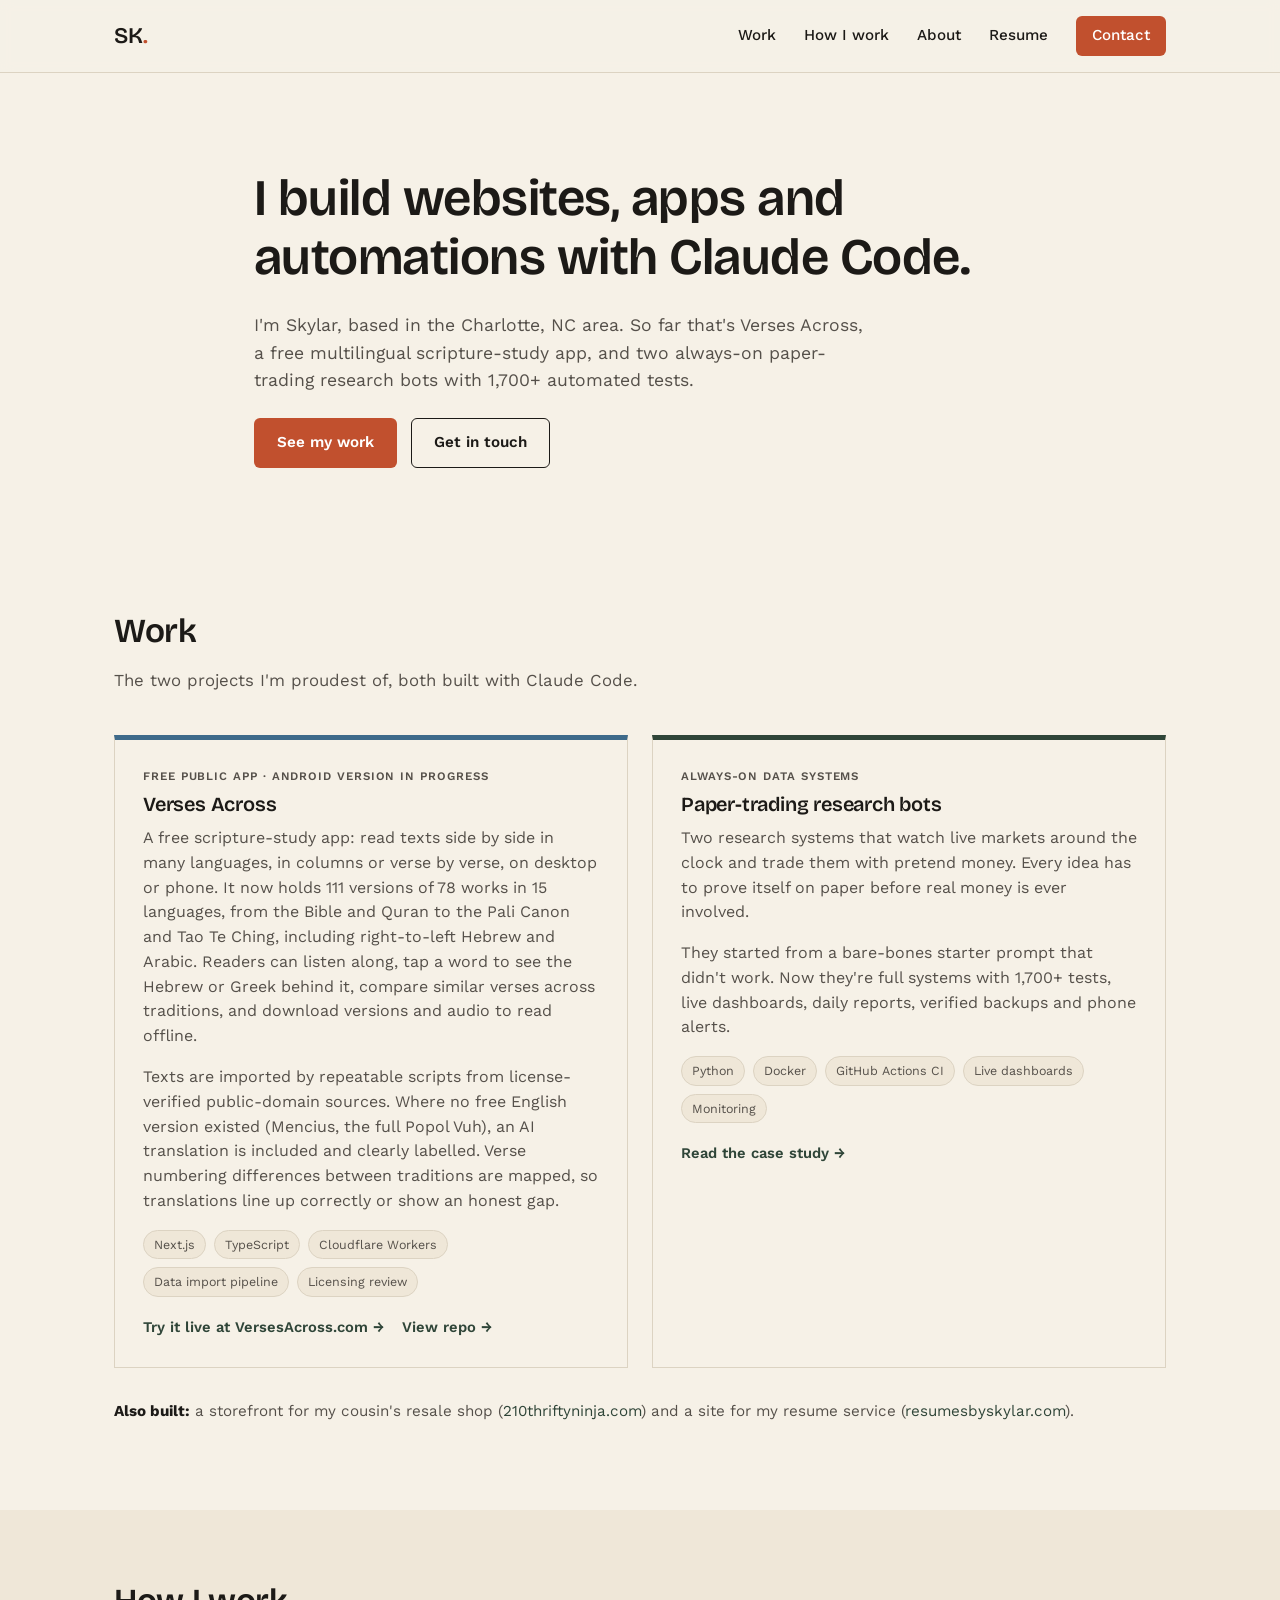
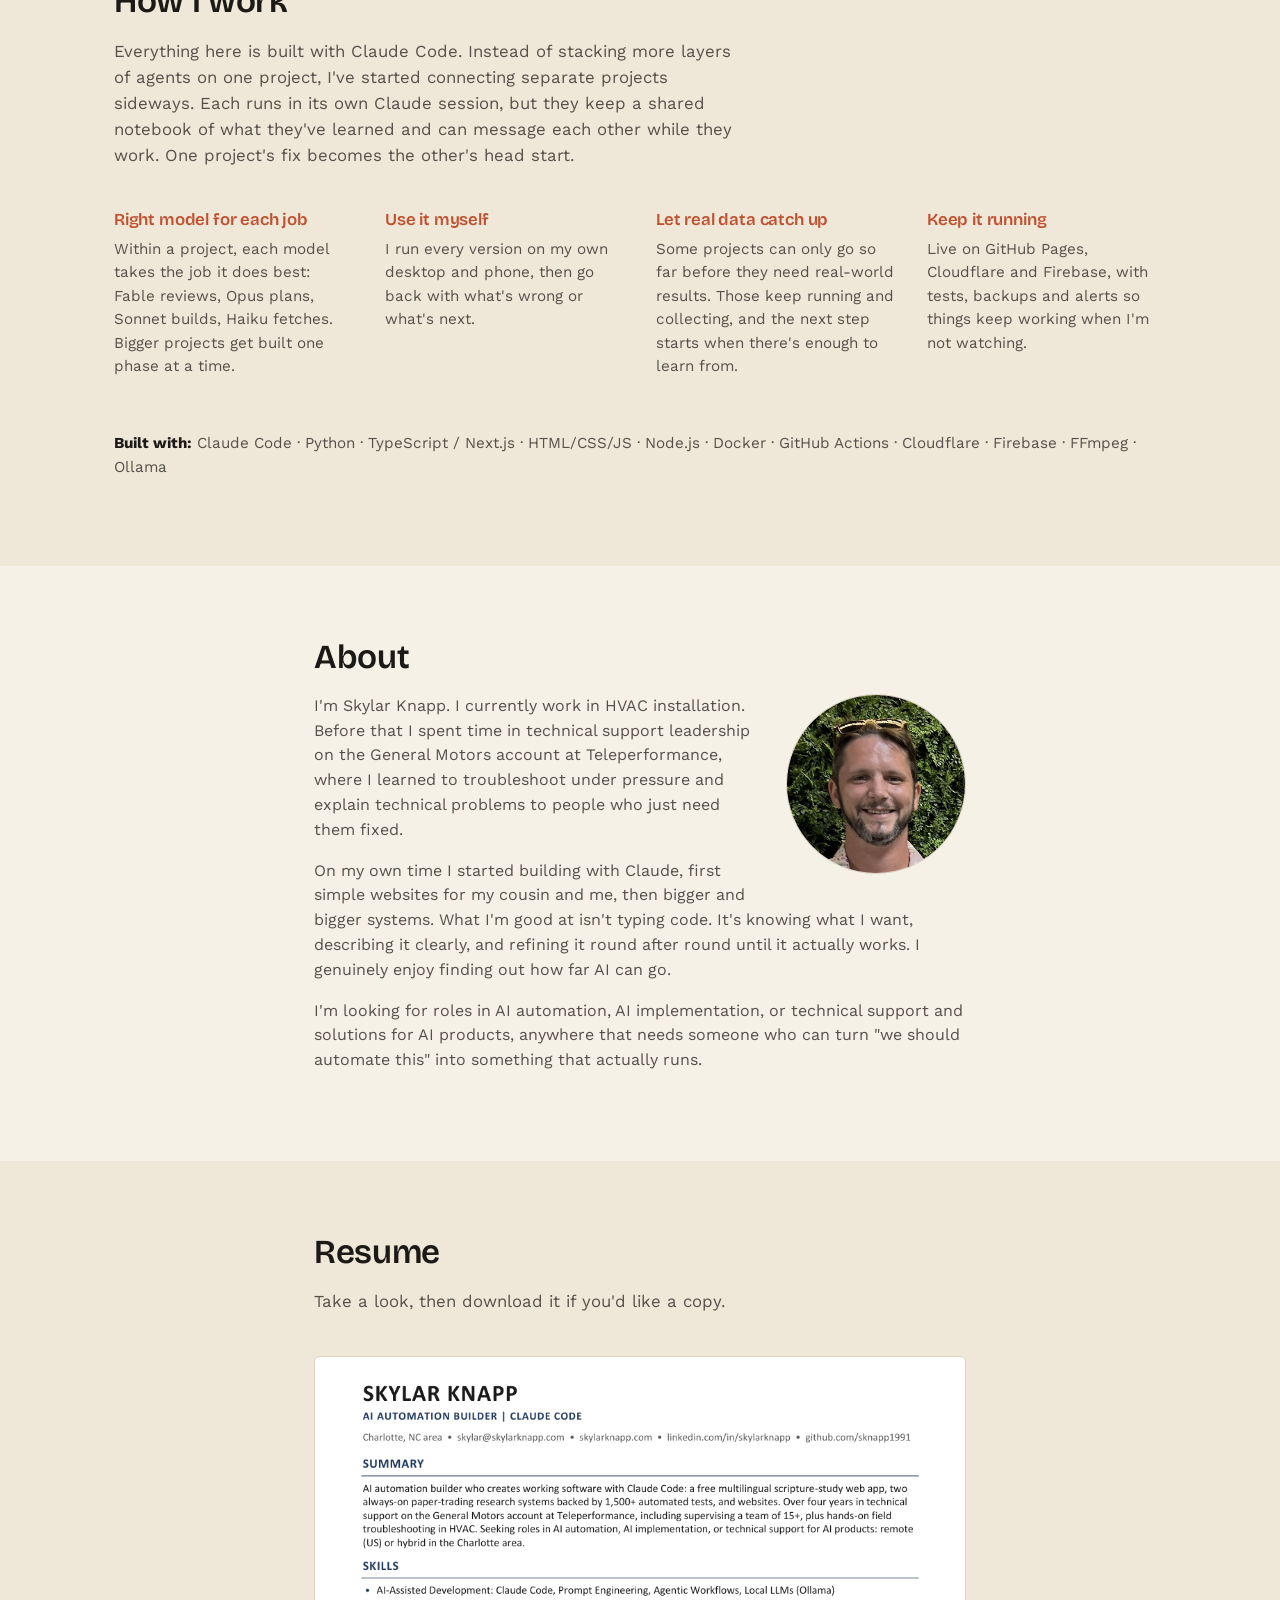
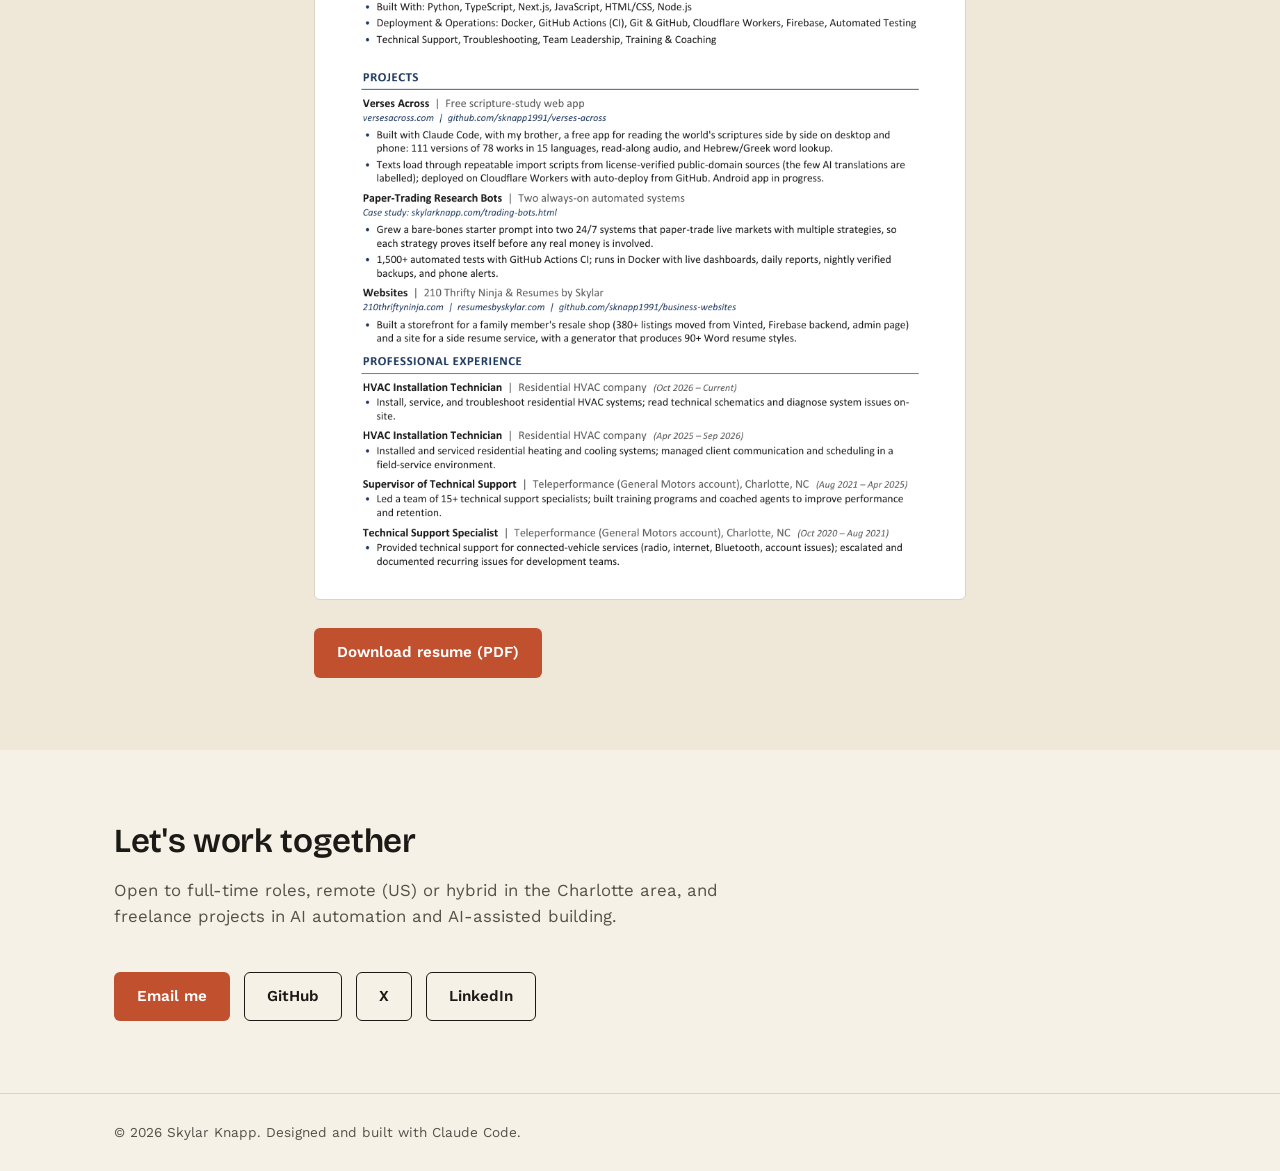
==== index.html @ 91dbc3bc "Verses Across features (offline, cross-references), 1,700+ tests, refreshed resume Co-Authored-By: C" ====
<!DOCTYPE html>
<html lang="en">
<head>
<meta charset="UTF-8">
<meta name="viewport" content="width=device-width, initial-scale=1.0">
<title>Skylar Knapp — AI Automation Builder (Claude Code)</title>
<meta name="description" content="Skylar Knapp builds working websites, apps and always-on automations with Claude Code, including a free multilingual scripture-study app. Open to remote AI automation and implementation roles.">
<meta property="og:type" content="website">
<meta property="og:title" content="Skylar Knapp — AI Automation Builder (Claude Code)">
<meta property="og:description" content="I build websites, apps and always-on automations with Claude Code. Open to remote AI automation and implementation roles.">
<meta property="og:image" content="https://skylarknapp.com/assets/og.png">
<meta property="og:url" content="https://skylarknapp.com/">
<meta name="twitter:card" content="summary_large_image">
<link rel="preconnect" href="https://fonts.googleapis.com">
<link rel="preconnect" href="https://fonts.gstatic.com" crossorigin>
<link href="https://fonts.googleapis.com/css2?family=Bricolage+Grotesque:opsz,wght@12..96,400..800&family=Work+Sans:wght@400;500;600;700&display=swap" rel="stylesheet">
<link rel="stylesheet" href="css/styles.css">
</head>
<body>

<header class="site-header">
  <div class="wrap header-inner">
    <a href="#top" class="wordmark">SK<span class="dot">.</span></a>
    <nav class="main-nav" id="main-nav">
      <a href="#work">Work</a>
      <a href="#how">How I work</a>
      <a href="#about">About</a>
      <a href="#resume">Resume</a>
      <a href="#contact" class="nav-cta">Contact</a>
    </nav>
    <button class="nav-toggle" id="nav-toggle" aria-label="Toggle menu" aria-expanded="false">
      <span></span><span></span><span></span>
    </button>
  </div>
</header>

<main id="top">

  <section class="hero wrap">
    <h1>I build websites, apps and automations with Claude Code.</h1>
    <p class="hero-sub">
      I'm Skylar, based in the Charlotte, NC area. So far that's Verses Across, a free multilingual
      scripture-study app, and two always-on paper-trading research bots with 1,700+ automated tests.
    </p>
    <div class="hero-actions">
      <a href="#work" class="btn btn-primary">See my work</a>
      <a href="#contact" class="btn btn-ghost">Get in touch</a>
    </div>
  </section>

  <section id="work" class="section">
    <div class="wrap">
      <h2 class="section-title">Work</h2>
      <p class="section-lede">The two projects I'm proudest of, both built with Claude Code.</p>

      <div class="project-grid project-grid-featured">

        <article class="project-card" data-tag="app">
          <div class="project-card-body">
            <p class="project-tag">Free public app · Android version in progress</p>
            <h3>Verses Across</h3>
            <p>A free scripture-study app: read texts side by side in many languages, in columns or verse by verse,
            on desktop or phone. It now holds 111 versions of 78 works in 15 languages, from the Bible and Quran to the
            Pali Canon and Tao Te Ching, including right-to-left Hebrew and Arabic. Readers can listen along, tap a word to see the Hebrew or Greek behind it, compare similar verses across traditions, and download versions and audio to read offline.</p>
            <p>Texts are imported by repeatable scripts from license-verified public-domain sources. Where no free
            English version existed (Mencius, the full Popol Vuh), an AI translation is included and clearly labelled. Verse numbering differences between traditions are mapped, so translations line
            up correctly or show an honest gap.</p>
            <ul class="project-stack">
              <li>Next.js</li><li>TypeScript</li><li>Cloudflare Workers</li><li>Data import pipeline</li><li>Licensing review</li>
            </ul>
            <div class="project-links">
              <a href="https://versesacross.com" class="project-link">Try it live at VersesAcross.com →</a>
              <a href="https://github.com/sknapp1991/verses-across" class="project-link">View repo →</a>
            </div>
          </div>
        </article>

        <article class="project-card" data-tag="automation">
          <div class="project-card-body">
            <p class="project-tag">Always-on data systems</p>
            <h3>Paper-trading research bots</h3>
            <p>Two research systems that watch live markets around the clock and trade them with pretend money. Every
            idea has to prove itself on paper before real money is ever involved.</p>
            <p>They started from a bare-bones starter prompt that didn't work. Now they're full systems with 1,700+ tests,
            live dashboards, daily reports, verified backups and phone alerts.</p>
            <ul class="project-stack">
              <li>Python</li><li>Docker</li><li>GitHub Actions CI</li><li>Live dashboards</li><li>Monitoring</li>
            </ul>
            <div class="project-links">
              <a href="trading-bots.html" class="project-link">Read the case study →</a>
            </div>
          </div>
        </article>

      </div>

      <p class="also-built"><strong>Also built:</strong> a storefront for my cousin's resale shop
      (<a href="https://210thriftyninja.com">210thriftyninja.com</a>) and a site for my resume service
      (<a href="https://resumesbyskylar.com">resumesbyskylar.com</a>).</p>

    </div>
  </section>

  <section id="how" class="section section-alt">
    <div class="wrap">
      <h2 class="section-title">How I work</h2>
      <p class="section-lede">Everything here is built with Claude Code. Instead of stacking more layers of agents on one project, I've started connecting separate projects sideways. Each runs in its own Claude session, but they keep a shared notebook of what they've learned and can message each other while they work. One project's fix becomes the other's head start.</p>
      <div class="skills-grid">
        <div class="skill-group">
          <h3>Right model for each job</h3>
          <p>Within a project, each model takes the job it does best: Fable reviews, Opus plans, Sonnet builds, Haiku fetches. Bigger projects get built one phase at a time.</p>
        </div>
        <div class="skill-group">
          <h3>Use it myself</h3>
          <p>I run every version on my own desktop and phone, then go back with what's wrong or what's next.</p>
        </div>
        <div class="skill-group">
          <h3>Let real data catch up</h3>
          <p>Some projects can only go so far before they need real-world results. Those keep running and collecting, and the next step starts when there's enough to learn from.</p>
        </div>
        <div class="skill-group">
          <h3>Keep it running</h3>
          <p>Live on GitHub Pages, Cloudflare and Firebase, with tests, backups and alerts so things keep working when I'm not watching.</p>
        </div>
      </div>
      <p class="built-with"><strong>Built with:</strong> Claude Code · Python · TypeScript / Next.js · HTML/CSS/JS · Node.js · Docker · GitHub Actions · Cloudflare · Firebase · FFmpeg · Ollama</p>
    </div>
  </section>

  <section id="about" class="section">
    <div class="wrap about-wrap">
      <h2 class="section-title">About</h2>
      <img src="assets/skylar.jpg" alt="Skylar Knapp" class="about-photo" width="180" height="180">
      <p>
        I'm Skylar Knapp. I currently work in HVAC installation. Before that I spent time in technical support
        leadership on the General Motors account at Teleperformance, where I learned to troubleshoot under pressure and explain technical
        problems to people who just need them fixed.
      </p>
      <p>
        On my own time I started building with Claude, first simple websites for my cousin and me, then
        bigger and bigger systems. What I'm good at isn't typing code. It's knowing what I want, describing it clearly,
        and refining it round after round until it actually works. I genuinely enjoy finding out how far AI can go.
      </p>
      <p>
        I'm looking for roles in AI automation, AI implementation, or technical support and solutions for AI products,
        anywhere that needs someone who can turn "we should automate this" into something that actually runs.
      </p>
    </div>
  </section>

  <section id="resume" class="section section-alt">
    <div class="wrap resume-wrap">
      <h2 class="section-title">Resume</h2>
      <p class="section-lede">
        Take a look, then download it if you'd like a copy.
      </p>
      <a href="assets/resume.pdf" target="_blank" rel="noopener" class="resume-preview-link">
        <img src="assets/resume-preview.png" alt="Preview of Skylar Knapp's resume — click to open the full PDF" class="resume-preview-img">
      </a>
      <a href="assets/resume.pdf" class="btn btn-primary">Download resume (PDF)</a>
    </div>
  </section>

  <section id="contact" class="section contact-section">
    <div class="wrap">
      <h2 class="section-title">Let's work together</h2>
      <p class="section-lede">Open to full-time roles, remote (US) or hybrid in the Charlotte area, and freelance projects in AI automation and AI-assisted building.</p>
      <div class="contact-links">
        <a href="mailto:skylar@skylarknapp.com" class="btn btn-primary">Email me</a>
        <a href="https://github.com/sknapp1991" class="btn btn-ghost" id="github-link">GitHub</a>
        <a href="https://x.com/SkylarBuilds" class="btn btn-ghost">X</a>
        <a href="https://www.linkedin.com/in/skylarknapp" class="btn btn-ghost">LinkedIn</a>
      </div>
    </div>
  </section>

</main>

<footer class="site-footer">
  <div class="wrap">
    <p>&copy; <span id="year"></span> Skylar Knapp. Designed and built with Claude Code.</p>
  </div>
</footer>

<script src="js/main.js"></script>
</body>
</html>
---- css/styles.css ----
/* ---------- Design tokens ---------- */
:root {
  --bg: #F6F1E7;
  --bg-alt: #EFE7D8;
  --ink: #1C1A17;
  --ink-soft: #55504A;
  --accent: #C1502E;
  --accent-ink: #FFFFFF;
  --line: #DCD3C2;
  --green: #2F4538;

  --font-display: 'Bricolage Grotesque', Georgia, sans-serif;
  --font-body: 'Work Sans', -apple-system, BlinkMacSystemFont, sans-serif;

  --radius: 6px;
  --wrap: 1100px;
}

@media (prefers-color-scheme: dark) {
  :root:not([data-theme="light"]) {
    --bg: #1A1815;
    --bg-alt: #221F1A;
    --ink: #F3EEE3;
    --ink-soft: #C2B9A8;
    --accent: #E07A52;
    --accent-ink: #1A1815;
    --line: #3A352C;
    --green: #8FB89C;
  }
}

:root[data-theme="dark"] {
  --bg: #1A1815;
  --bg-alt: #221F1A;
  --ink: #F3EEE3;
  --ink-soft: #C2B9A8;
  --accent: #E07A52;
  --accent-ink: #1A1815;
  --line: #3A352C;
  --green: #8FB89C;
}

/* ---------- Base ---------- */
* { box-sizing: border-box; }
html { scroll-behavior: smooth; }

body {
  margin: 0;
  background: var(--bg);
  color: var(--ink);
  font-family: var(--font-body);
  line-height: 1.55;
  -webkit-font-smoothing: antialiased;
}

.wrap {
  max-width: var(--wrap);
  margin: 0 auto;
  padding: 0 24px;
}

h1, h2, h3 {
  font-family: var(--font-display);
  font-weight: 600;
  line-height: 1.15;
  margin: 0 0 0.5em;
  letter-spacing: -0.01em;
}

p { margin: 0 0 1em; color: var(--ink-soft); }

a { color: var(--green); text-decoration: none; }
a:hover { text-decoration: underline; }

/* ---------- Header ---------- */
.site-header {
  position: sticky;
  top: 0;
  z-index: 50;
  background: color-mix(in srgb, var(--bg) 90%, transparent);
  backdrop-filter: blur(6px);
  border-bottom: 1px solid var(--line);
}

.header-inner {
  display: flex;
  align-items: center;
  justify-content: space-between;
  height: 72px;
}

.wordmark {
  font-family: var(--font-display);
  font-weight: 600;
  font-size: 1.4rem;
  color: var(--ink);
}
.wordmark .dot { color: var(--accent); }

.main-nav { display: flex; align-items: center; gap: 28px; }
.main-nav a {
  color: var(--ink);
  font-weight: 500;
  font-size: 0.95rem;
}
.main-nav a:hover { color: var(--accent); text-decoration: none; }

.nav-cta {
  background: var(--accent);
  color: var(--accent-ink) !important;
  padding: 8px 16px;
  border-radius: var(--radius);
}
.nav-cta:hover { opacity: 0.9; }

.nav-toggle {
  display: none;
  flex-direction: column;
  gap: 5px;
  background: none;
  border: none;
  cursor: pointer;
  padding: 8px;
}
.nav-toggle span {
  width: 22px;
  height: 2px;
  background: var(--ink);
  display: block;
}

/* ---------- Hero ---------- */
.hero {
  padding: 96px 24px 72px;
  max-width: 820px;
}

.hero h1 {
  font-size: clamp(2rem, 4.5vw, 3.2rem);
  color: var(--ink);
}

.hero-sub {
  font-size: 1.1rem;
  max-width: 620px;
}

.hero-actions { display: flex; gap: 14px; margin-top: 1.5em; flex-wrap: wrap; }

/* ---------- Buttons ---------- */
.btn {
  display: inline-block;
  padding: 12px 22px;
  border-radius: var(--radius);
  font-weight: 600;
  font-size: 0.95rem;
  border: 1.5px solid transparent;
}
.btn-primary {
  background: var(--accent);
  color: var(--accent-ink);
}
.btn-primary:hover { opacity: 0.9; text-decoration: none; }

.btn-ghost {
  border-color: var(--ink);
  color: var(--ink);
}
.btn-ghost:hover { border-color: var(--accent); color: var(--accent); text-decoration: none; }

/* ---------- Sections ---------- */
.section { padding: 72px 0; }
.section-alt { background: var(--bg-alt); }

.section-title {
  font-size: clamp(1.6rem, 3vw, 2.1rem);
}

.section-lede {
  max-width: 620px;
  font-size: 1.05rem;
  margin-bottom: 2.5em;
}

/* ---------- Project grid ---------- */
.project-grid {
  display: grid;
  grid-template-columns: repeat(auto-fit, minmax(300px, 1fr));
  gap: 24px;
}

.project-card {
  border: 1px solid var(--line);
  border-top: 3px solid var(--accent);
  background: var(--bg);
  overflow: hidden;
}

.project-card[data-tag="automation"] { border-top-color: var(--green); }
.project-card[data-tag="creative"] { border-top-color: #8A6FA3; }

.project-thumb {
  display: block;
  width: 100%;
  height: 160px;
  object-fit: cover;
  object-position: top;
  border-bottom: 1px solid var(--line);
}

.project-card-body {
  padding: 28px;
}

.project-tag {
  text-transform: uppercase;
  font-size: 0.72rem;
  letter-spacing: 0.08em;
  font-weight: 600;
  color: var(--ink-soft);
  margin-bottom: 0.6em;
}

.project-card h3 {
  font-size: 1.25rem;
  margin-bottom: 0.5em;
}

.project-stack {
  list-style: none;
  display: flex;
  flex-wrap: wrap;
  gap: 8px;
  padding: 0;
  margin: 0 0 1.2em;
}
.project-stack li {
  font-size: 0.78rem;
  background: var(--bg-alt);
  border: 1px solid var(--line);
  padding: 4px 10px;
  border-radius: 100px;
  color: var(--ink-soft);
}

.project-link { font-weight: 600; font-size: 0.92rem; }

.project-links {
  display: flex;
  flex-wrap: wrap;
  gap: 18px;
}

/* ---------- Skills ---------- */
.skills-grid {
  display: grid;
  grid-template-columns: repeat(auto-fit, minmax(220px, 1fr));
  gap: 32px;
}
.skill-group h3 {
  font-size: 1.05rem;
  color: var(--accent);
}
.skill-group p { font-size: 0.95rem; }

/* ---------- About / Resume ---------- */
.about-wrap, .resume-wrap { max-width: 700px; }

.resume-preview-link {
  display: block;
  margin-bottom: 1.8em;
  border: 1px solid var(--line);
  border-radius: var(--radius);
  overflow: hidden;
  transition: border-color 0.15s ease, transform 0.15s ease;
}
.resume-preview-link:hover {
  border-color: var(--accent);
  transform: translateY(-2px);
  text-decoration: none;
}
.resume-preview-img {
  display: block;
  width: 100%;
  height: auto;
}

/* ---------- Contact ---------- */
.contact-section { text-align: left; }
.contact-links { display: flex; gap: 14px; flex-wrap: wrap; }

/* ---------- Footer ---------- */
.site-footer {
  border-top: 1px solid var(--line);
  padding: 28px 0;
}
.site-footer p {
  font-size: 0.85rem;
  color: var(--ink-soft);
  margin: 0;
}

/* ---------- Responsive ---------- */
@media (max-width: 760px) {
  .main-nav {
    position: absolute;
    top: 72px;
    left: 0;
    right: 0;
    background: var(--bg);
    border-bottom: 1px solid var(--line);
    flex-direction: column;
    align-items: flex-start;
    padding: 16px 24px 24px;
    gap: 16px;
    display: none;
  }
  .main-nav.open { display: flex; }
  .nav-toggle { display: flex; }
  .hero { padding: 64px 24px 48px; }
}

/* ---------- Featured work + case study (added 2026-11-03) ---------- */
.project-card[data-tag="app"] { border-top-color: #3E6A8A; }

.project-grid-featured { margin-bottom: 64px; }
.project-grid-featured .project-card { border-top-width: 5px; }

.subsection-title {
  font-size: 1.3rem;
  margin-bottom: 1.2em;
}

.built-with {
  margin-top: 2.5em;
  font-size: 0.95rem;
}
.built-with strong { color: var(--ink); }

.case-study { max-width: 760px; padding-top: 72px; padding-bottom: 72px; }
.case-study h1 { font-size: clamp(2rem, 4.5vw, 2.8rem); }
.case-study h2 { font-size: 1.45rem; margin-top: 2em; }
.case-study ul { color: var(--ink-soft); padding-left: 1.2em; }
.case-study li { margin-bottom: 0.5em; }
.case-study li strong, .case-study p strong { color: var(--ink); }
.case-stats {
  display: grid;
  grid-template-columns: repeat(auto-fit, minmax(150px, 1fr));
  gap: 16px;
  margin: 2em 0;
}
.case-stat {
  border: 1px solid var(--line);
  border-top: 3px solid var(--green);
  padding: 16px;
}
.case-stat b {
  display: block;
  font-family: var(--font-display);
  font-size: 1.7rem;
  color: var(--ink);
}
.case-stat span { font-size: 0.85rem; color: var(--ink-soft); }
.case-note {
  background: var(--bg-alt);
  border-left: 3px solid var(--accent);
  padding: 16px 20px;
  margin: 2em 0;
}
.case-note p:last-child { margin-bottom: 0; }

/* ---------- Smaller projects line (added 2026-11-06) ---------- */
.also-built {
  margin-top: -32px;
  font-size: 0.95rem;
  color: var(--ink-soft);
}
.also-built strong { color: var(--ink); }

/* ---------- About photo (added 2026-11-07) ---------- */
.about-photo {
  float: right;
  width: 180px;
  height: 180px;
  border-radius: 50%;
  object-fit: cover;
  margin: 0 0 16px 28px;
  border: 1px solid var(--line);
}
@media (max-width: 560px) {
  .about-photo { float: none; display: block; width: 140px; height: 140px; margin: 0 0 20px; }
}
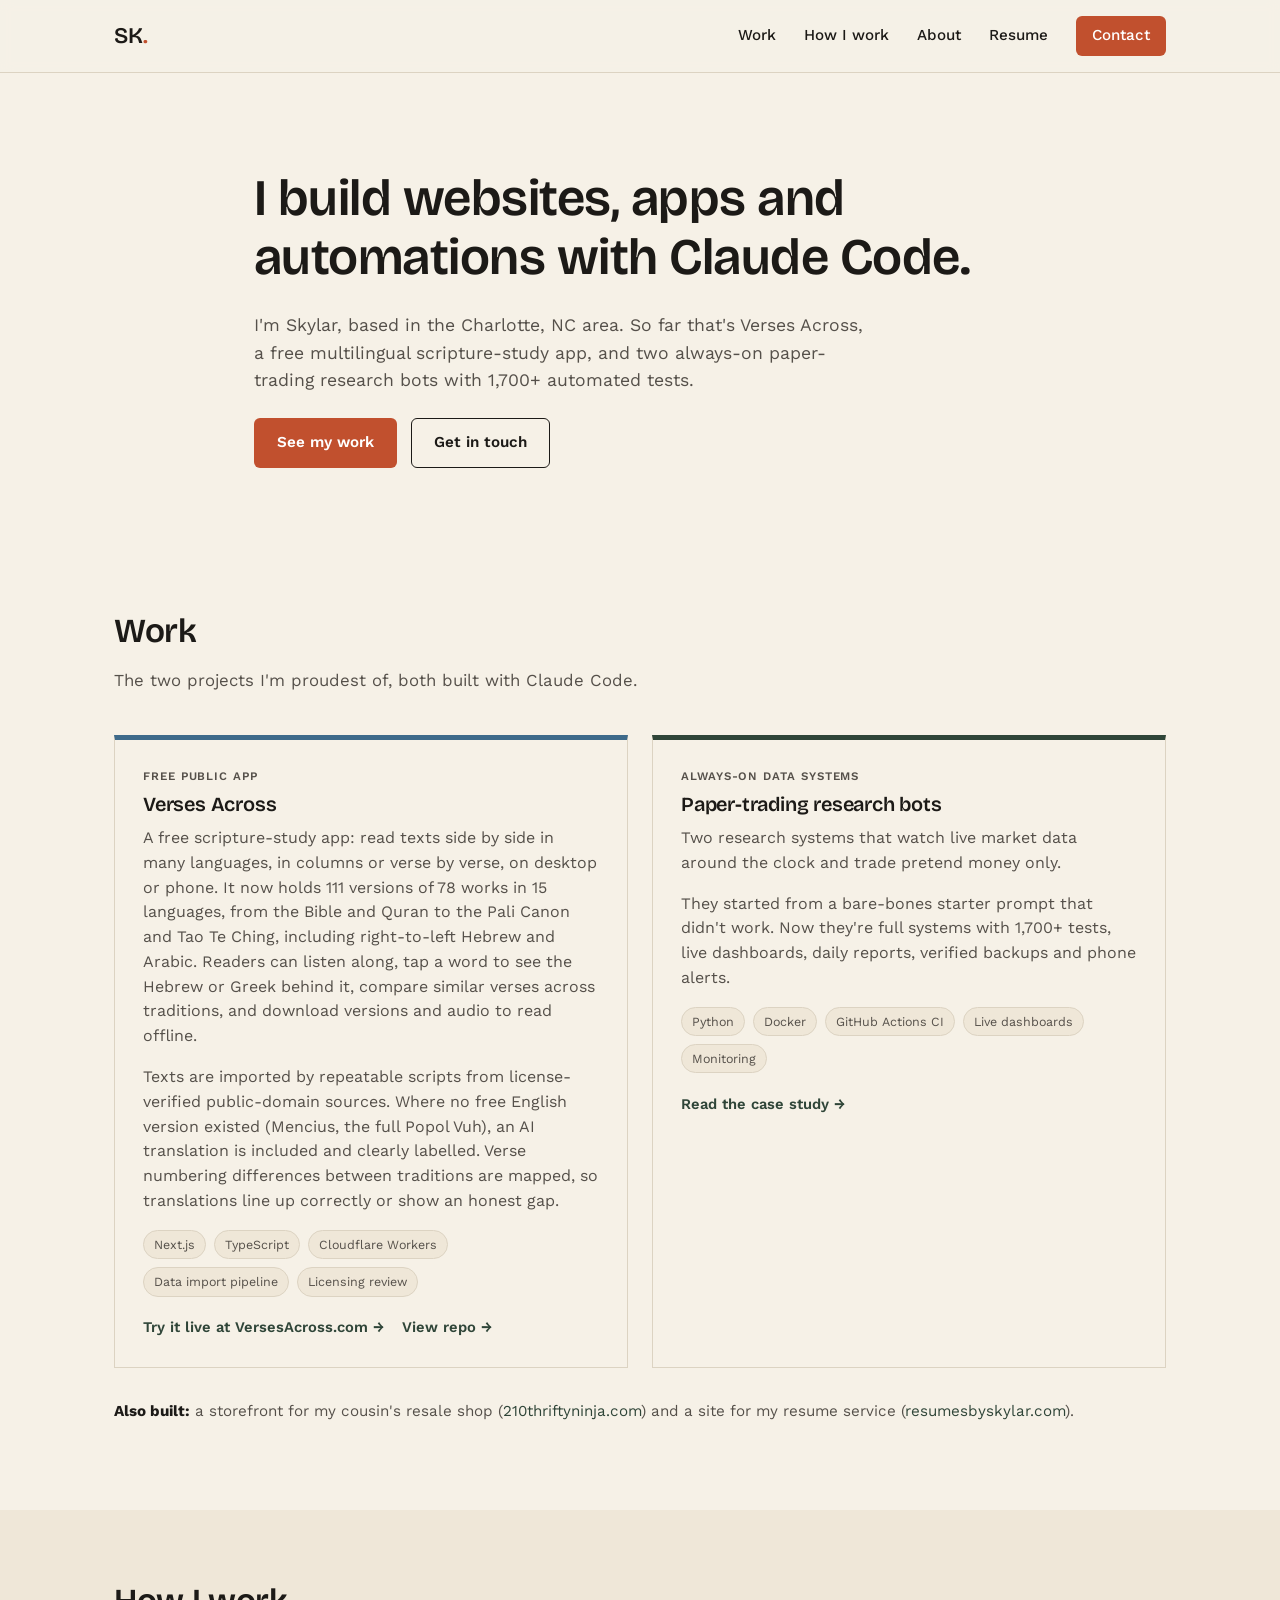
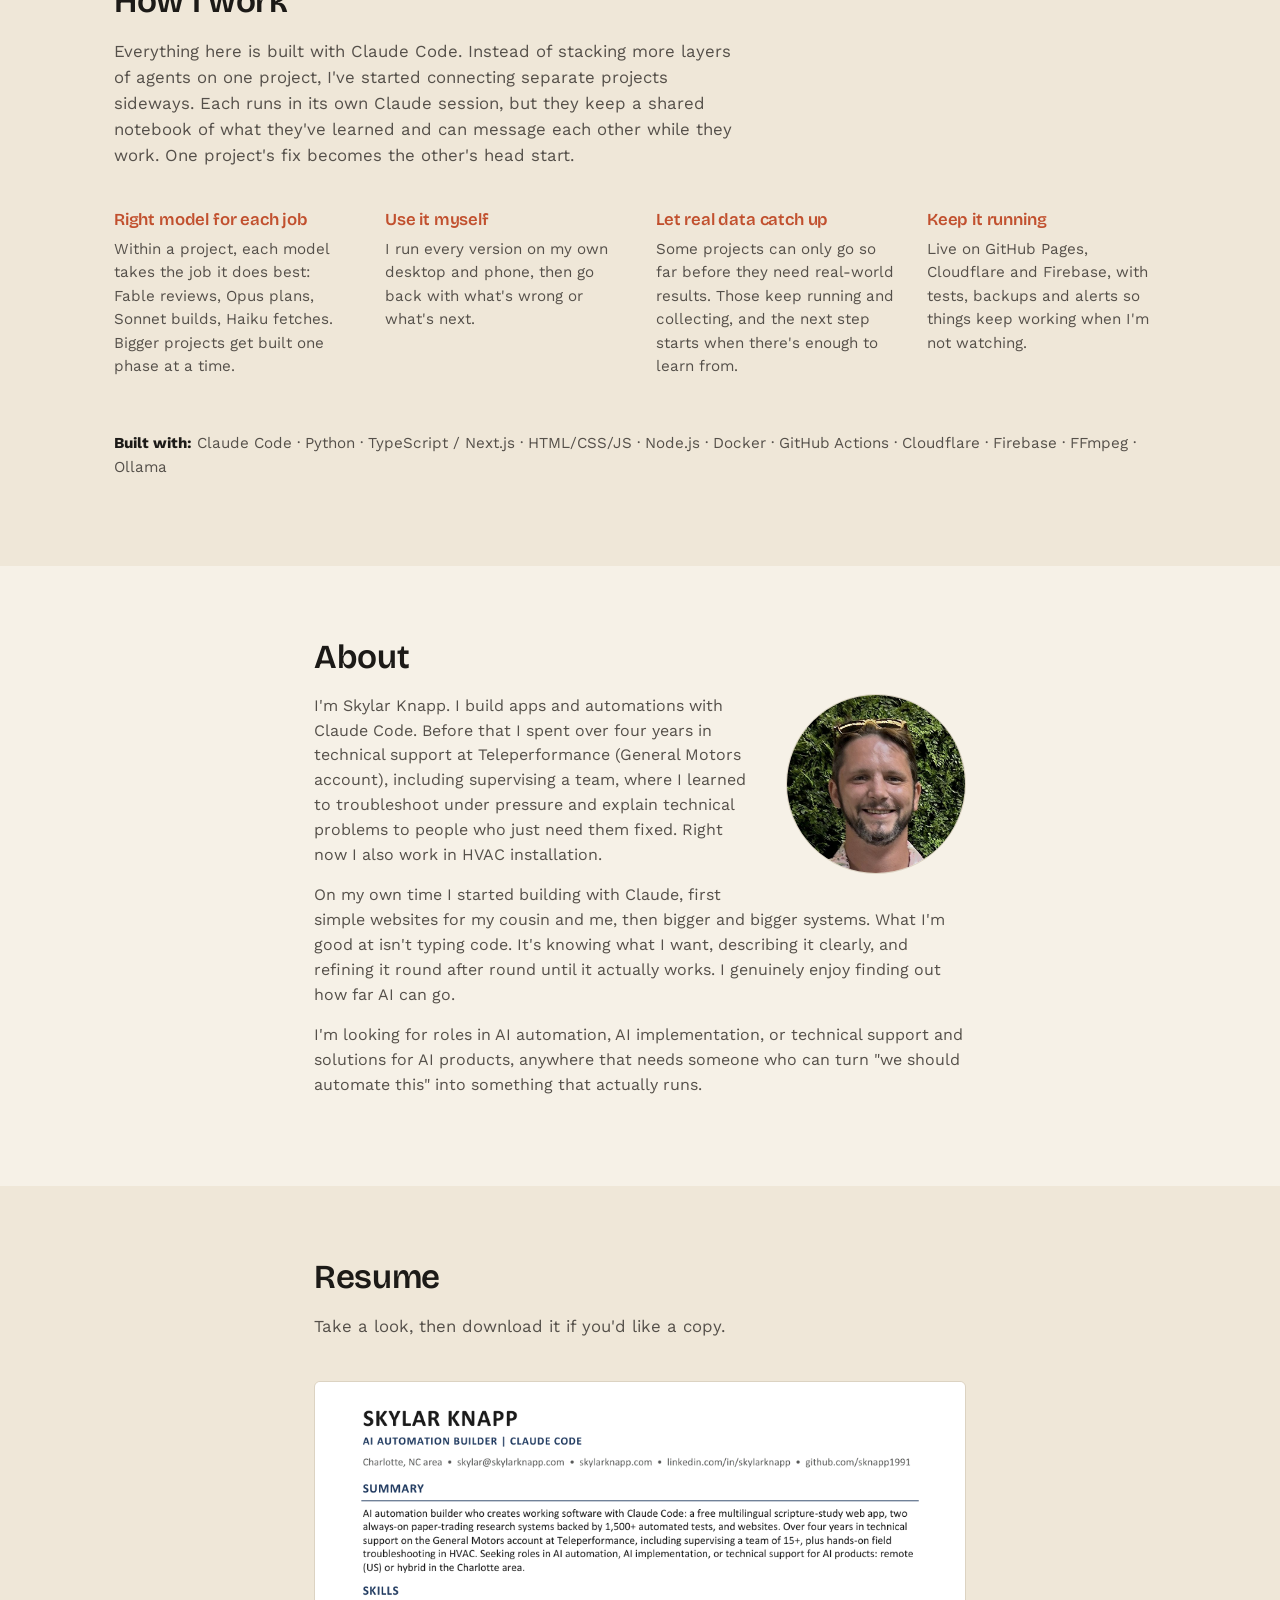
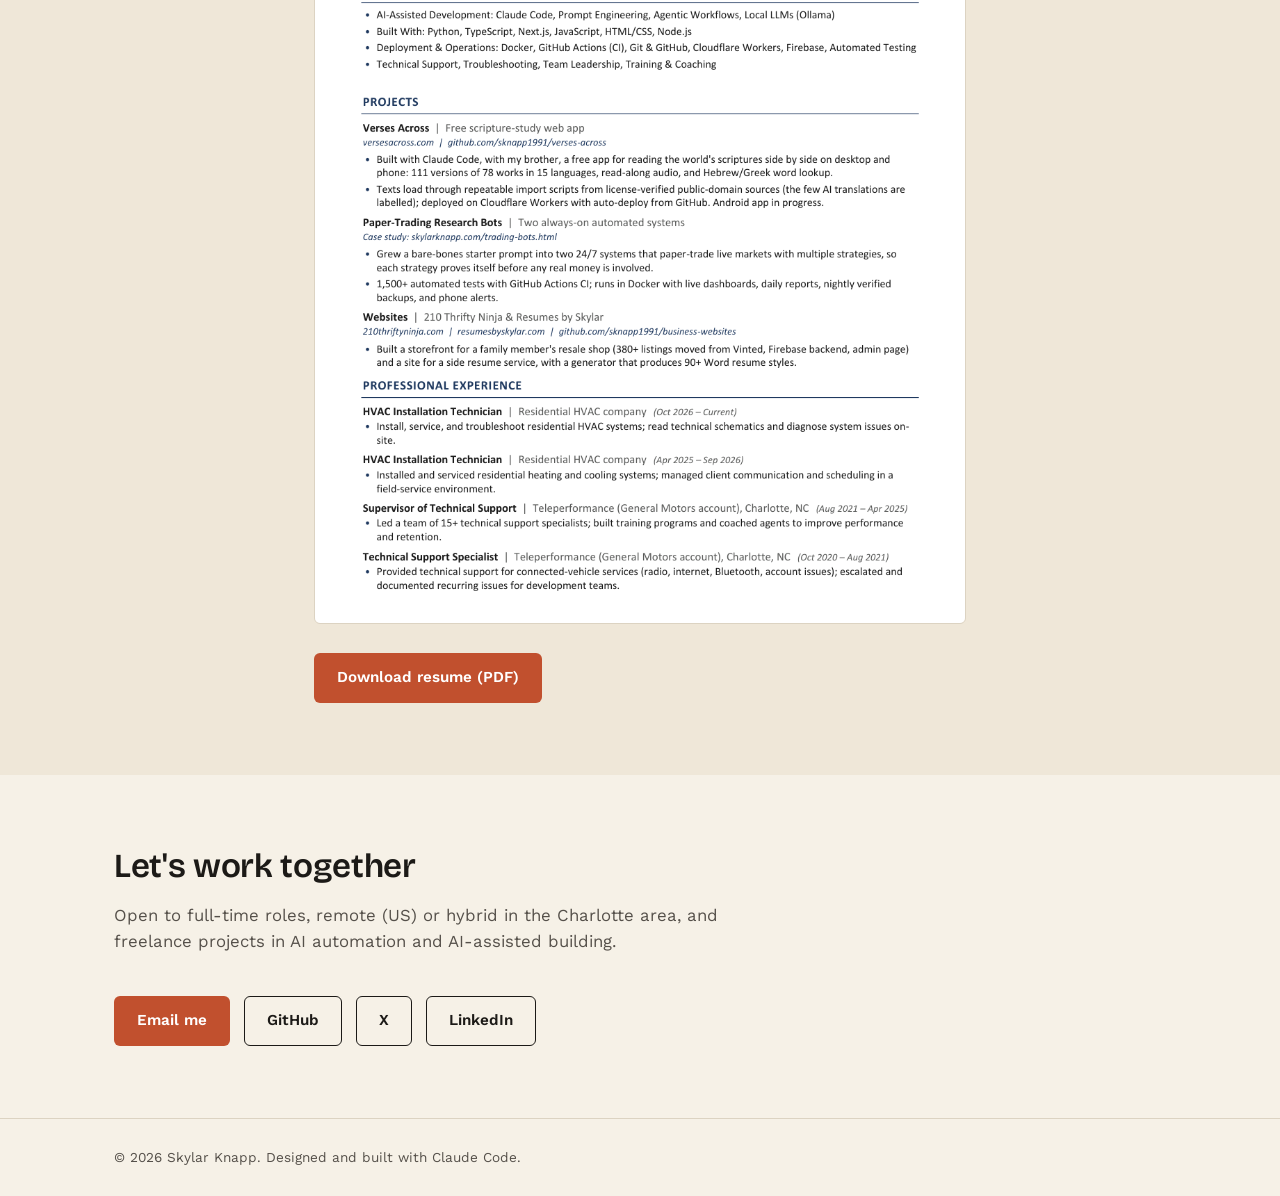
==== commit b13f0624: "Trim bot details, drop Android mention, lead About with building work, refresh resume Co-Authored-By" ====
--- a/index.html
+++ b/index.html
@@ -57,7 +57,7 @@
 
         <article class="project-card" data-tag="app">
           <div class="project-card-body">
-            <p class="project-tag">Free public app · Android version in progress</p>
+            <p class="project-tag">Free public app</p>
             <h3>Verses Across</h3>
             <p>A free scripture-study app: read texts side by side in many languages, in columns or verse by verse,
             on desktop or phone. It now holds 111 versions of 78 works in 15 languages, from the Bible and Quran to the
@@ -79,8 +79,7 @@
           <div class="project-card-body">
             <p class="project-tag">Always-on data systems</p>
             <h3>Paper-trading research bots</h3>
-            <p>Two research systems that watch live markets around the clock and trade them with pretend money. Every
-            idea has to prove itself on paper before real money is ever involved.</p>
+            <p>Two research systems that watch live market data around the clock and trade pretend money only.</p>
             <p>They started from a bare-bones starter prompt that didn't work. Now they're full systems with 1,700+ tests,
             live dashboards, daily reports, verified backups and phone alerts.</p>
             <ul class="project-stack">
@@ -132,9 +131,9 @@
       <h2 class="section-title">About</h2>
       <img src="assets/skylar.jpg" alt="Skylar Knapp" class="about-photo" width="180" height="180">
       <p>
-        I'm Skylar Knapp. I currently work in HVAC installation. Before that I spent time in technical support
-        leadership on the General Motors account at Teleperformance, where I learned to troubleshoot under pressure and explain technical
-        problems to people who just need them fixed.
+        I'm Skylar Knapp. I build apps and automations with Claude Code. Before that I spent over four years in technical
+        support at Teleperformance (General Motors account), including supervising a team, where I learned to troubleshoot under pressure and explain technical
+        problems to people who just need them fixed. Right now I also work in HVAC installation.
       </p>
       <p>
         On my own time I started building with Claude, first simple websites for my cousin and me, then
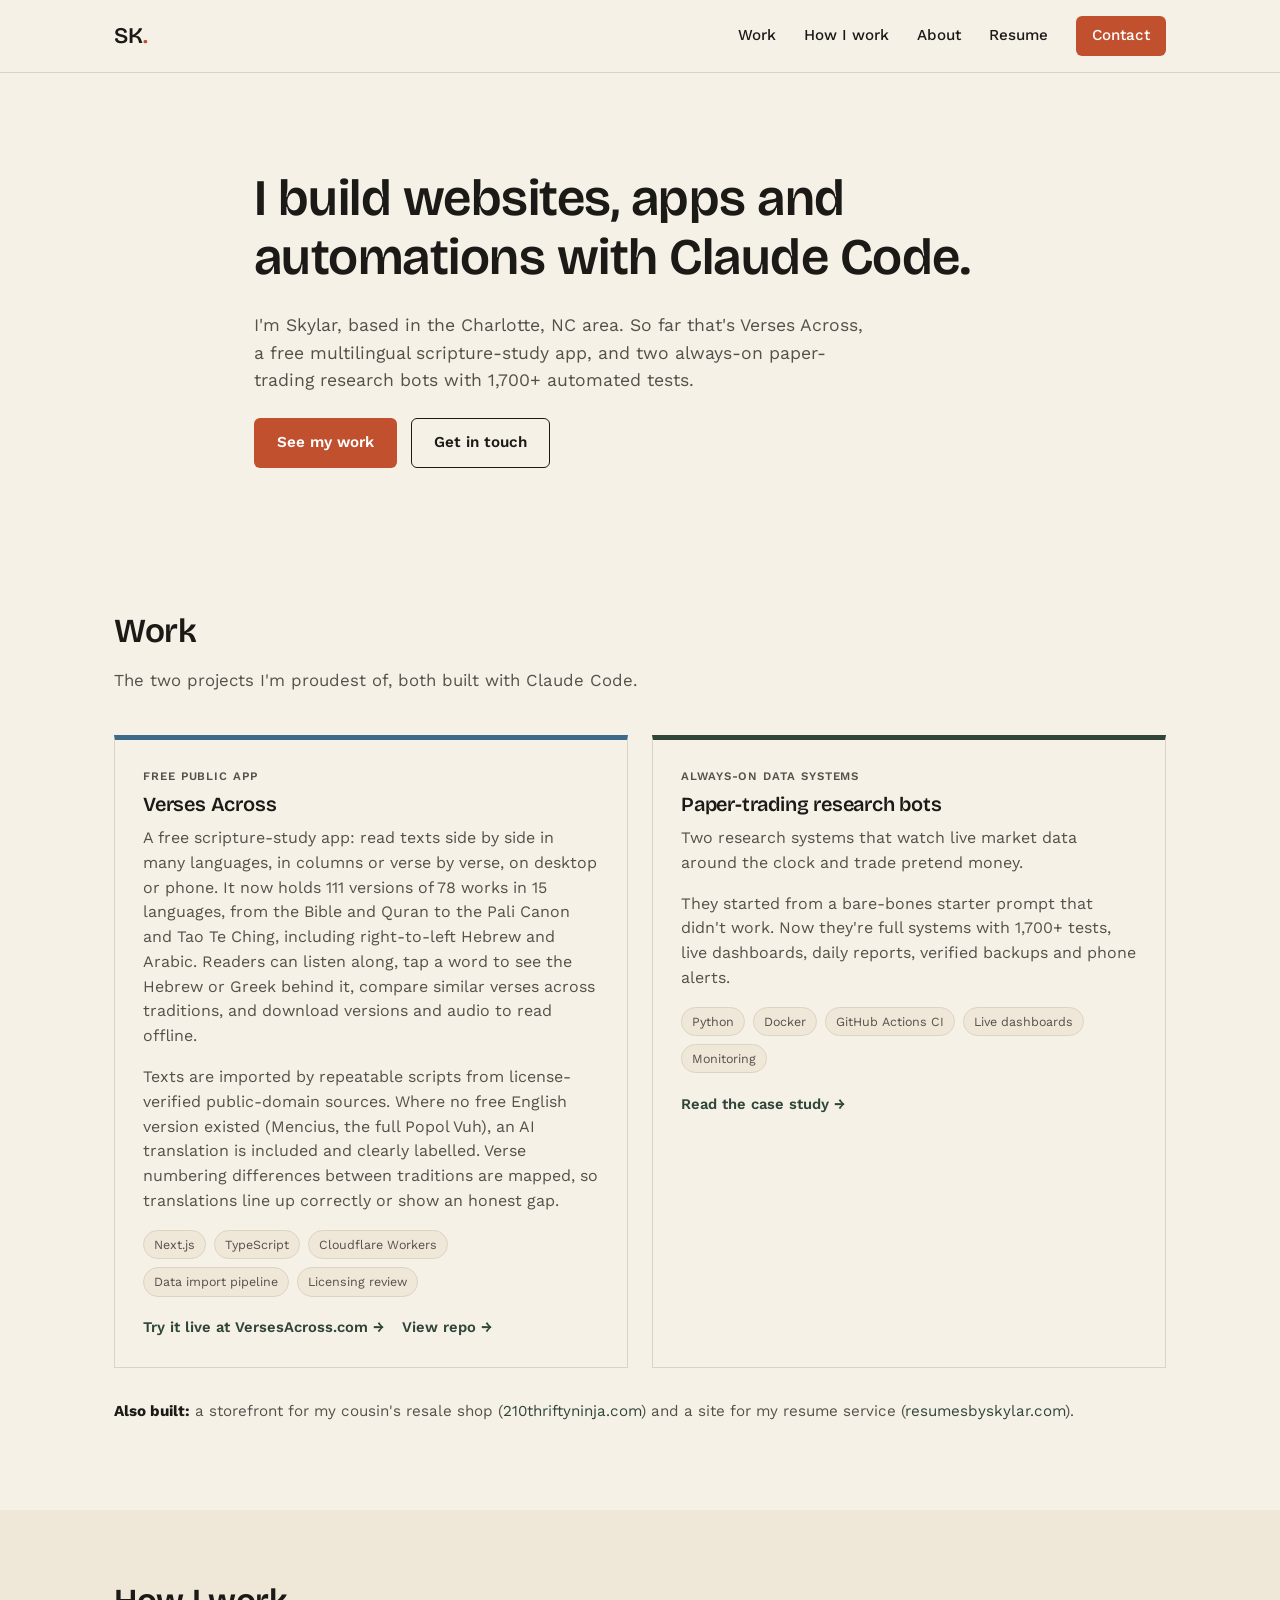
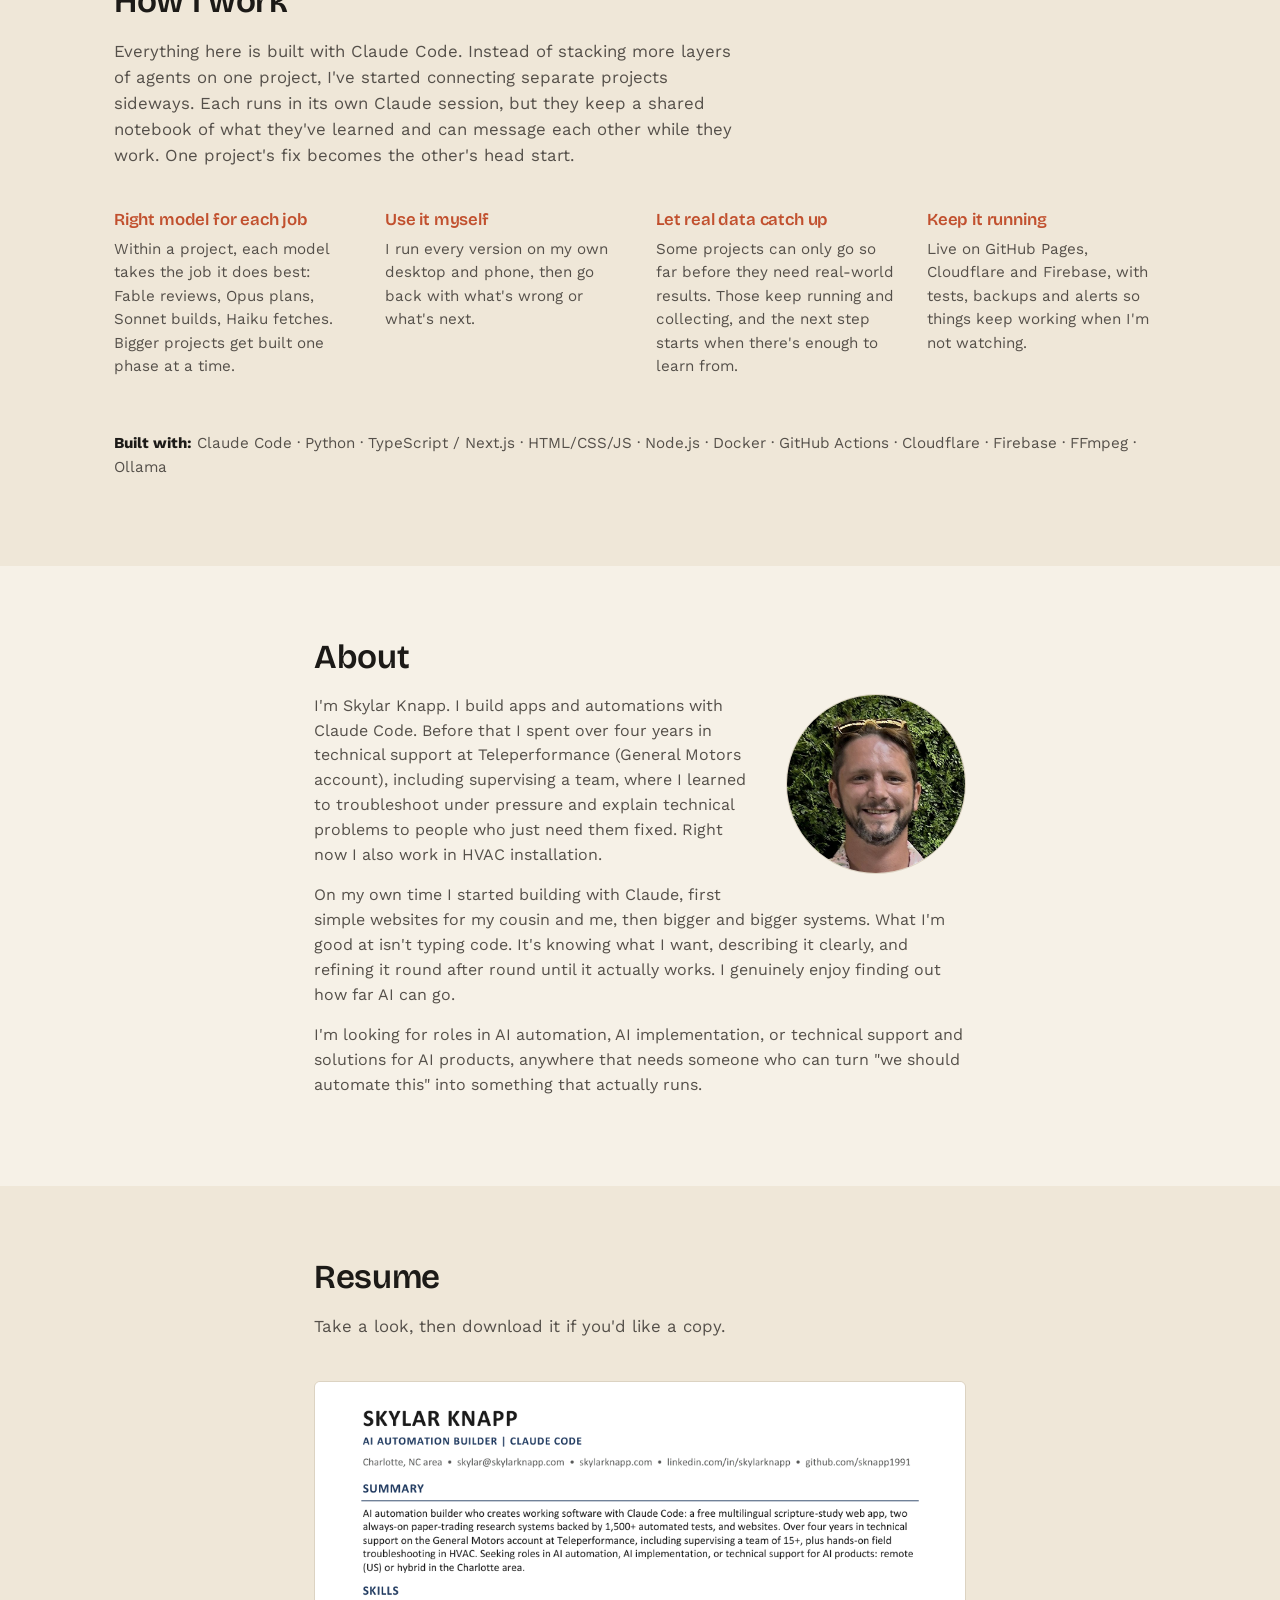
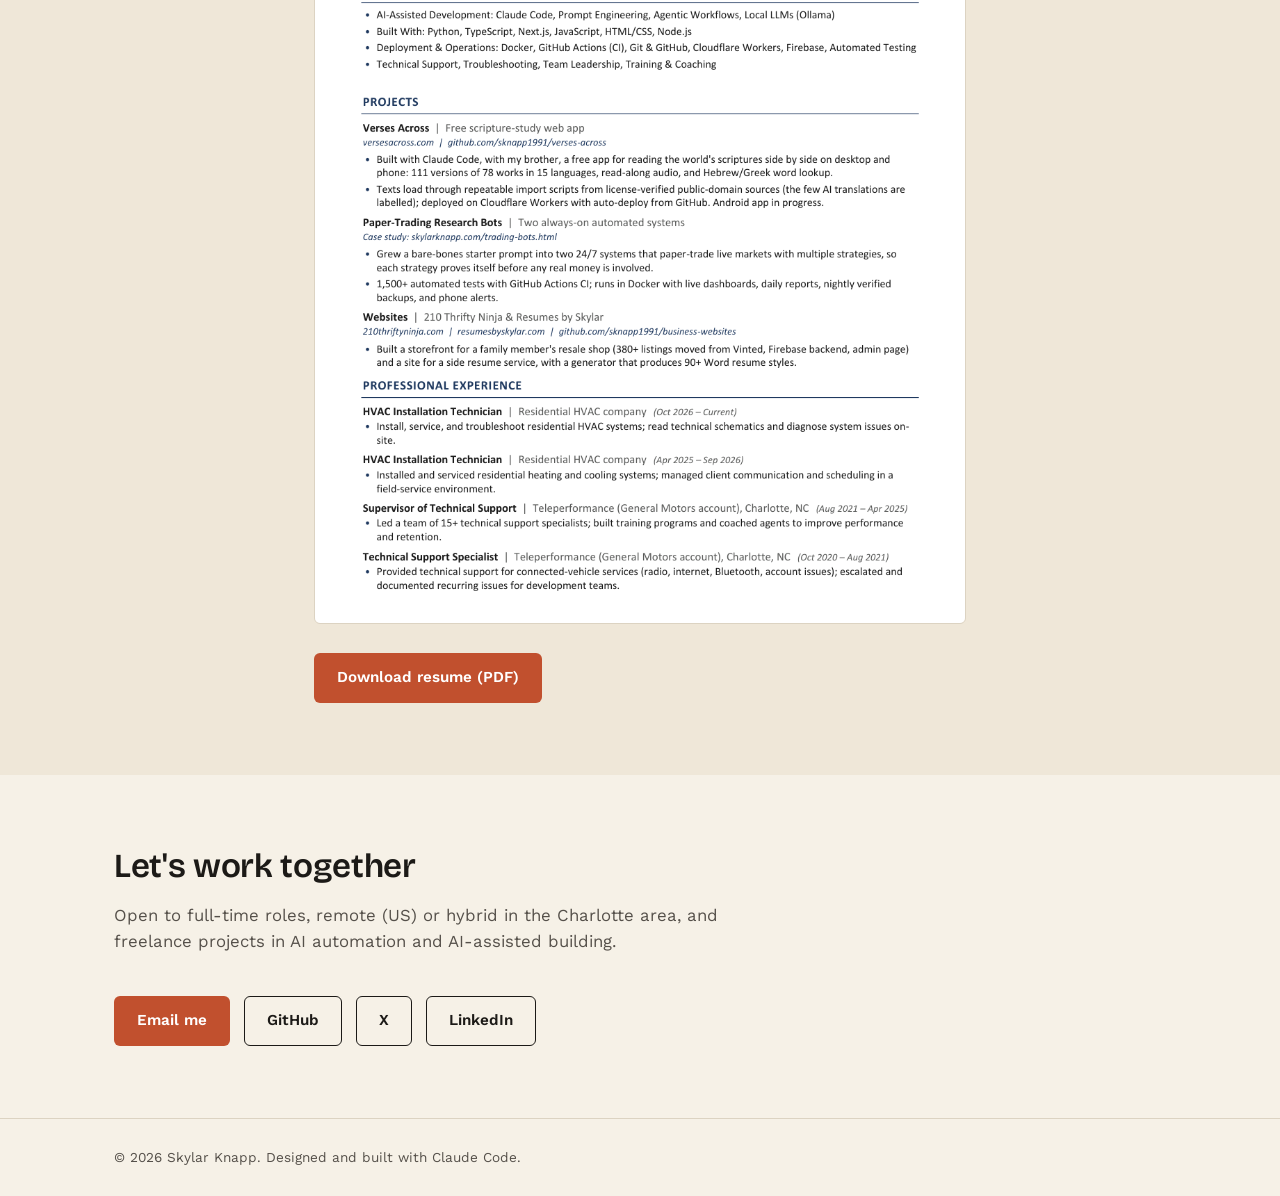
==== commit 4887d535: "Wording: pretend money Co-Authored-By: Claude Opus 5.5 <noreply@anthropic.com>" ====
--- a/index.html
+++ b/index.html
@@ -79,7 +79,7 @@
           <div class="project-card-body">
             <p class="project-tag">Always-on data systems</p>
             <h3>Paper-trading research bots</h3>
-            <p>Two research systems that watch live market data around the clock and trade pretend money only.</p>
+            <p>Two research systems that watch live market data around the clock and trade pretend money.</p>
             <p>They started from a bare-bones starter prompt that didn't work. Now they're full systems with 1,700+ tests,
             live dashboards, daily reports, verified backups and phone alerts.</p>
             <ul class="project-stack">
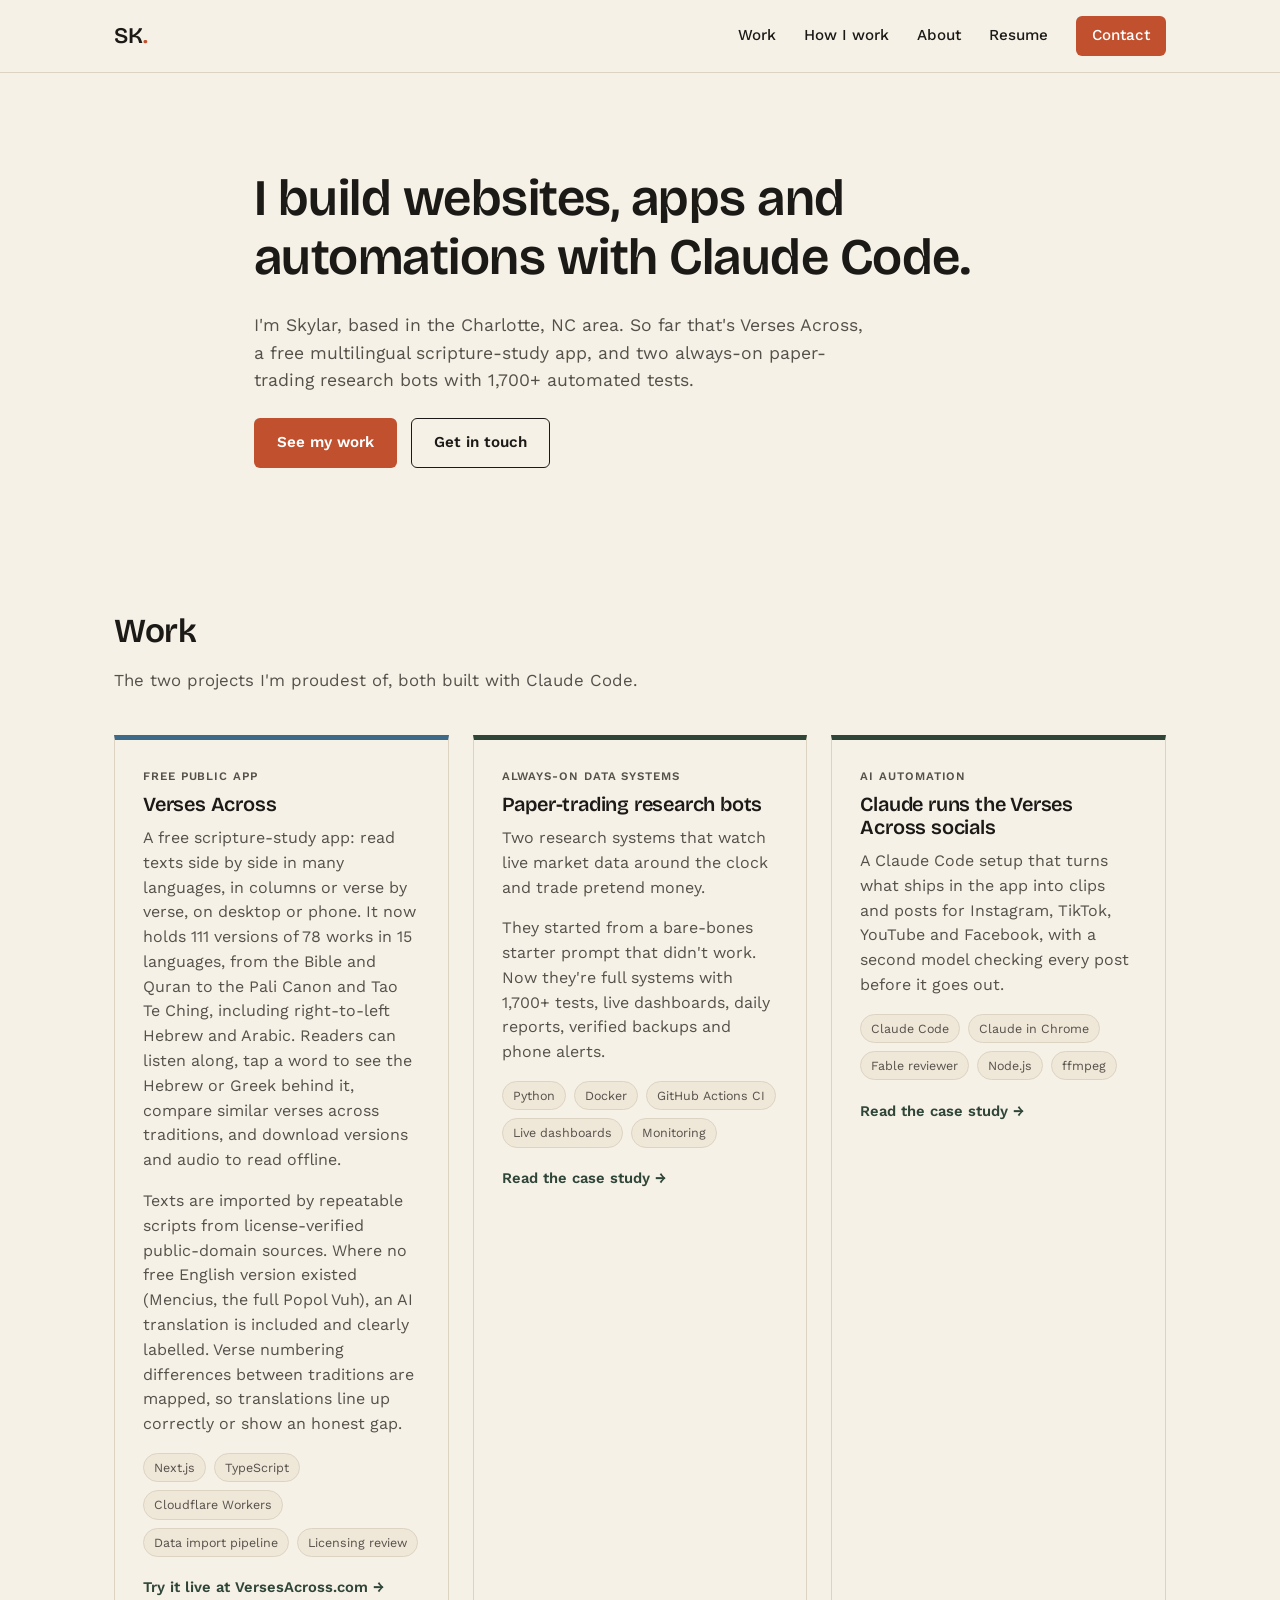
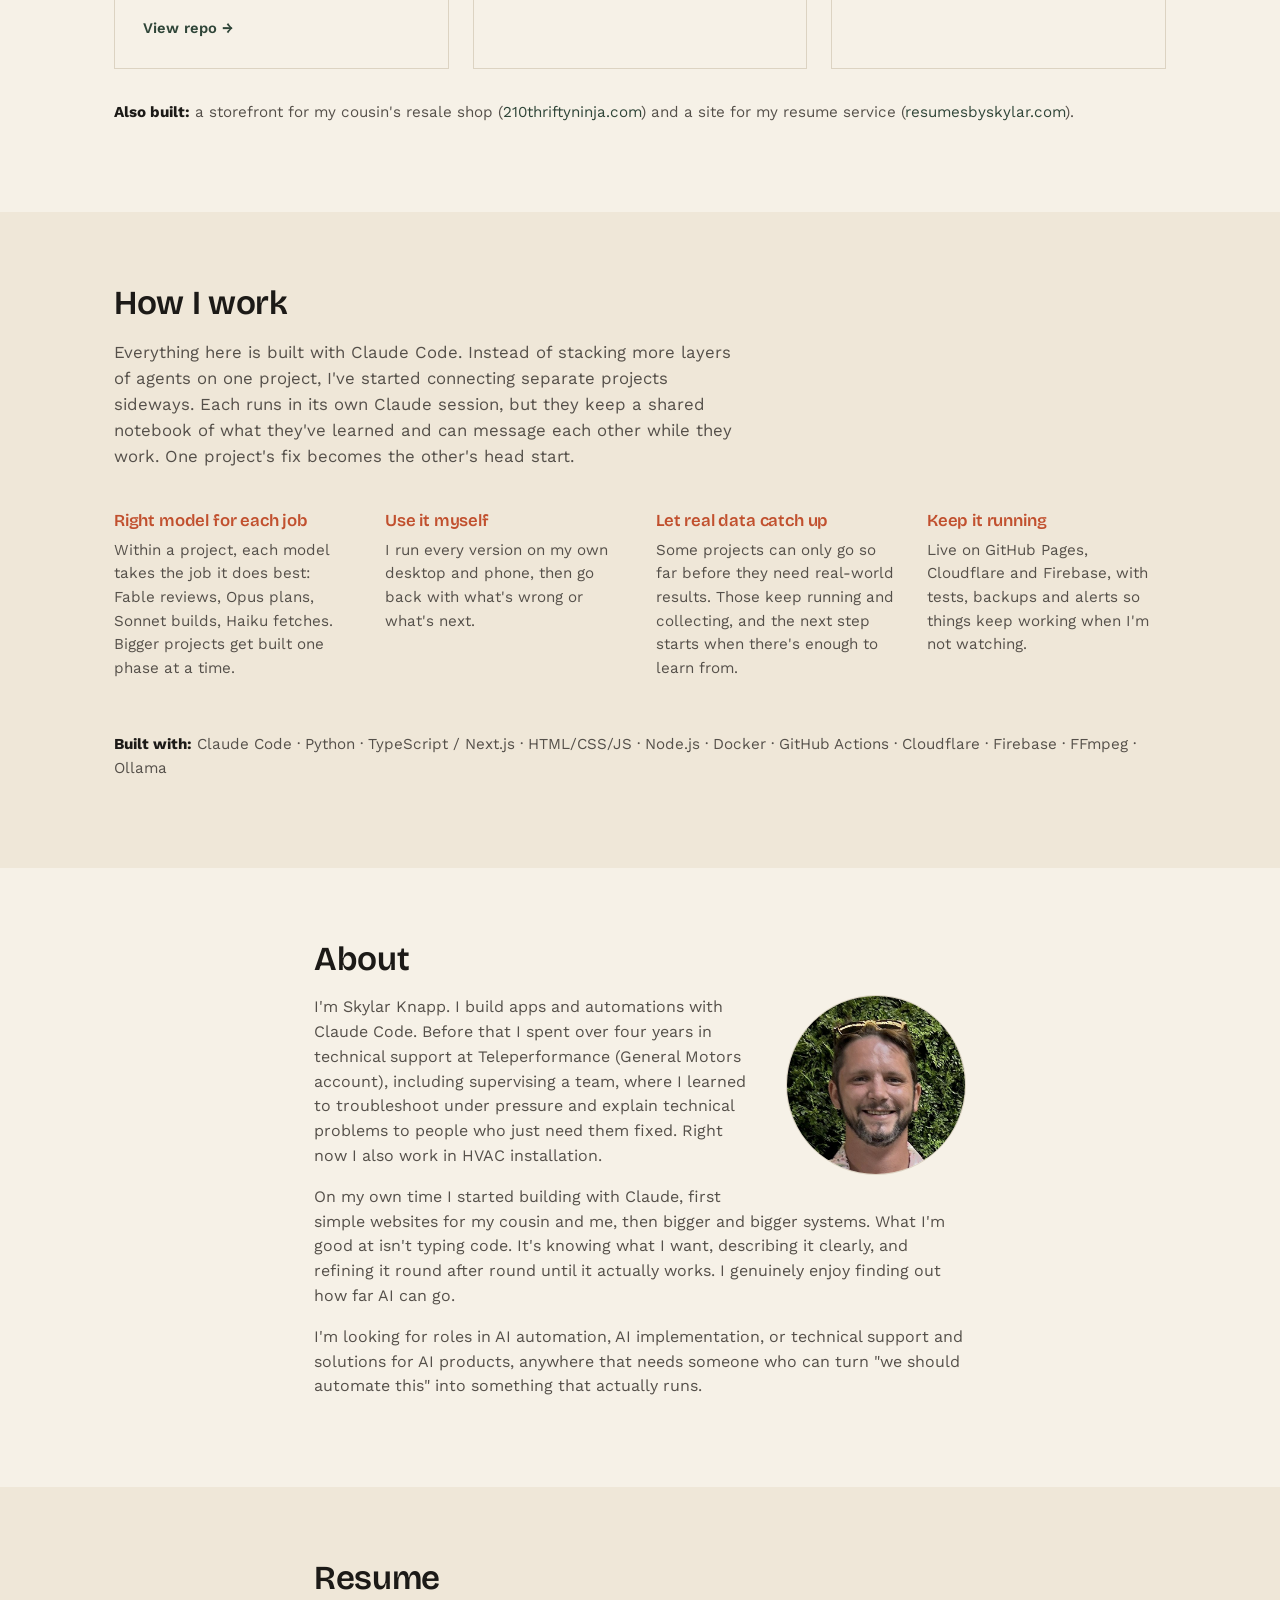
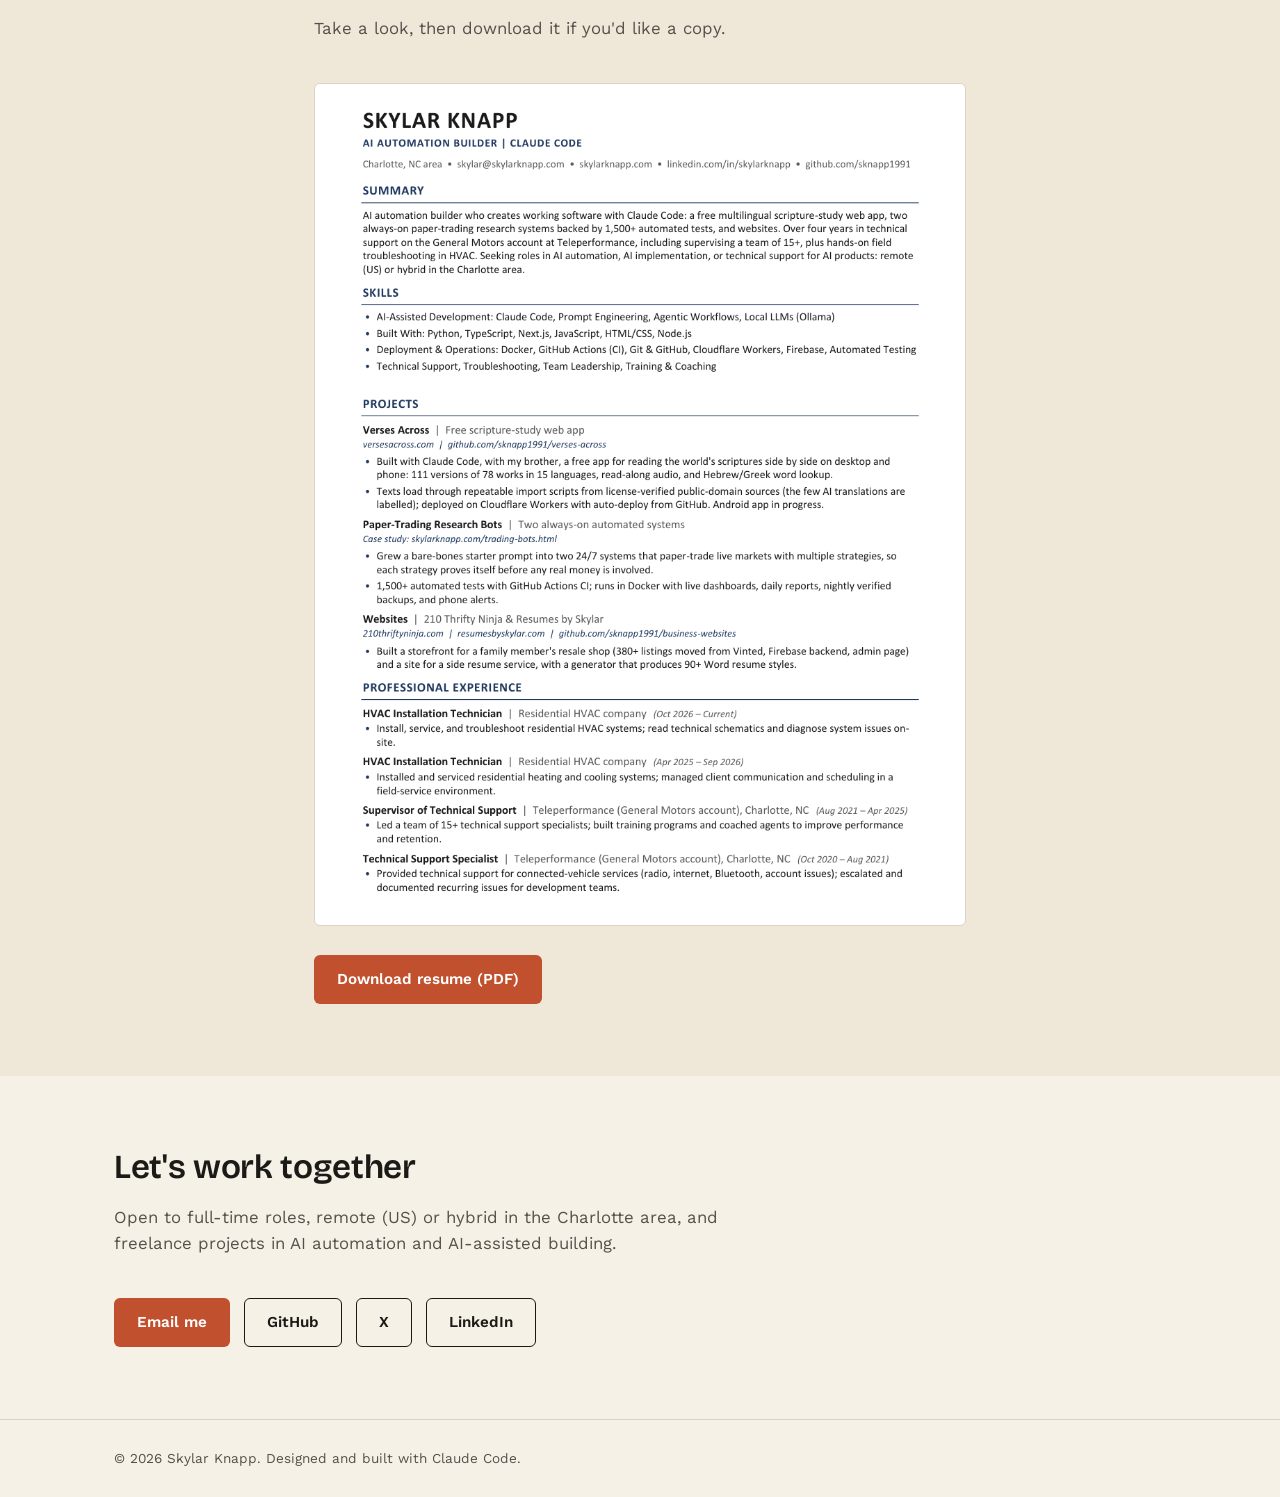
==== commit b3550d50: "Add Verses Across socials case study Co-Authored-By: Claude Opus 5.5 <noreply@anthropic.com>" ====
--- a/index.html
+++ b/index.html
@@ -91,6 +91,21 @@
           </div>
         </article>
 
+        <article class="project-card" data-tag="automation">
+          <div class="project-card-body">
+            <p class="project-tag">AI automation</p>
+            <h3>Claude runs the Verses Across socials</h3>
+            <p>A Claude Code setup that turns what ships in the app into clips and posts for Instagram, TikTok, YouTube and
+            Facebook, with a second model checking every post before it goes out.</p>
+            <ul class="project-stack">
+              <li>Claude Code</li><li>Claude in Chrome</li><li>Fable reviewer</li><li>Node.js</li><li>ffmpeg</li>
+            </ul>
+            <div class="project-links">
+              <a href="social-automation.html" class="project-link">Read the case study →</a>
+            </div>
+          </div>
+        </article>
+
       </div>
 
       <p class="also-built"><strong>Also built:</strong> a storefront for my cousin's resale shop
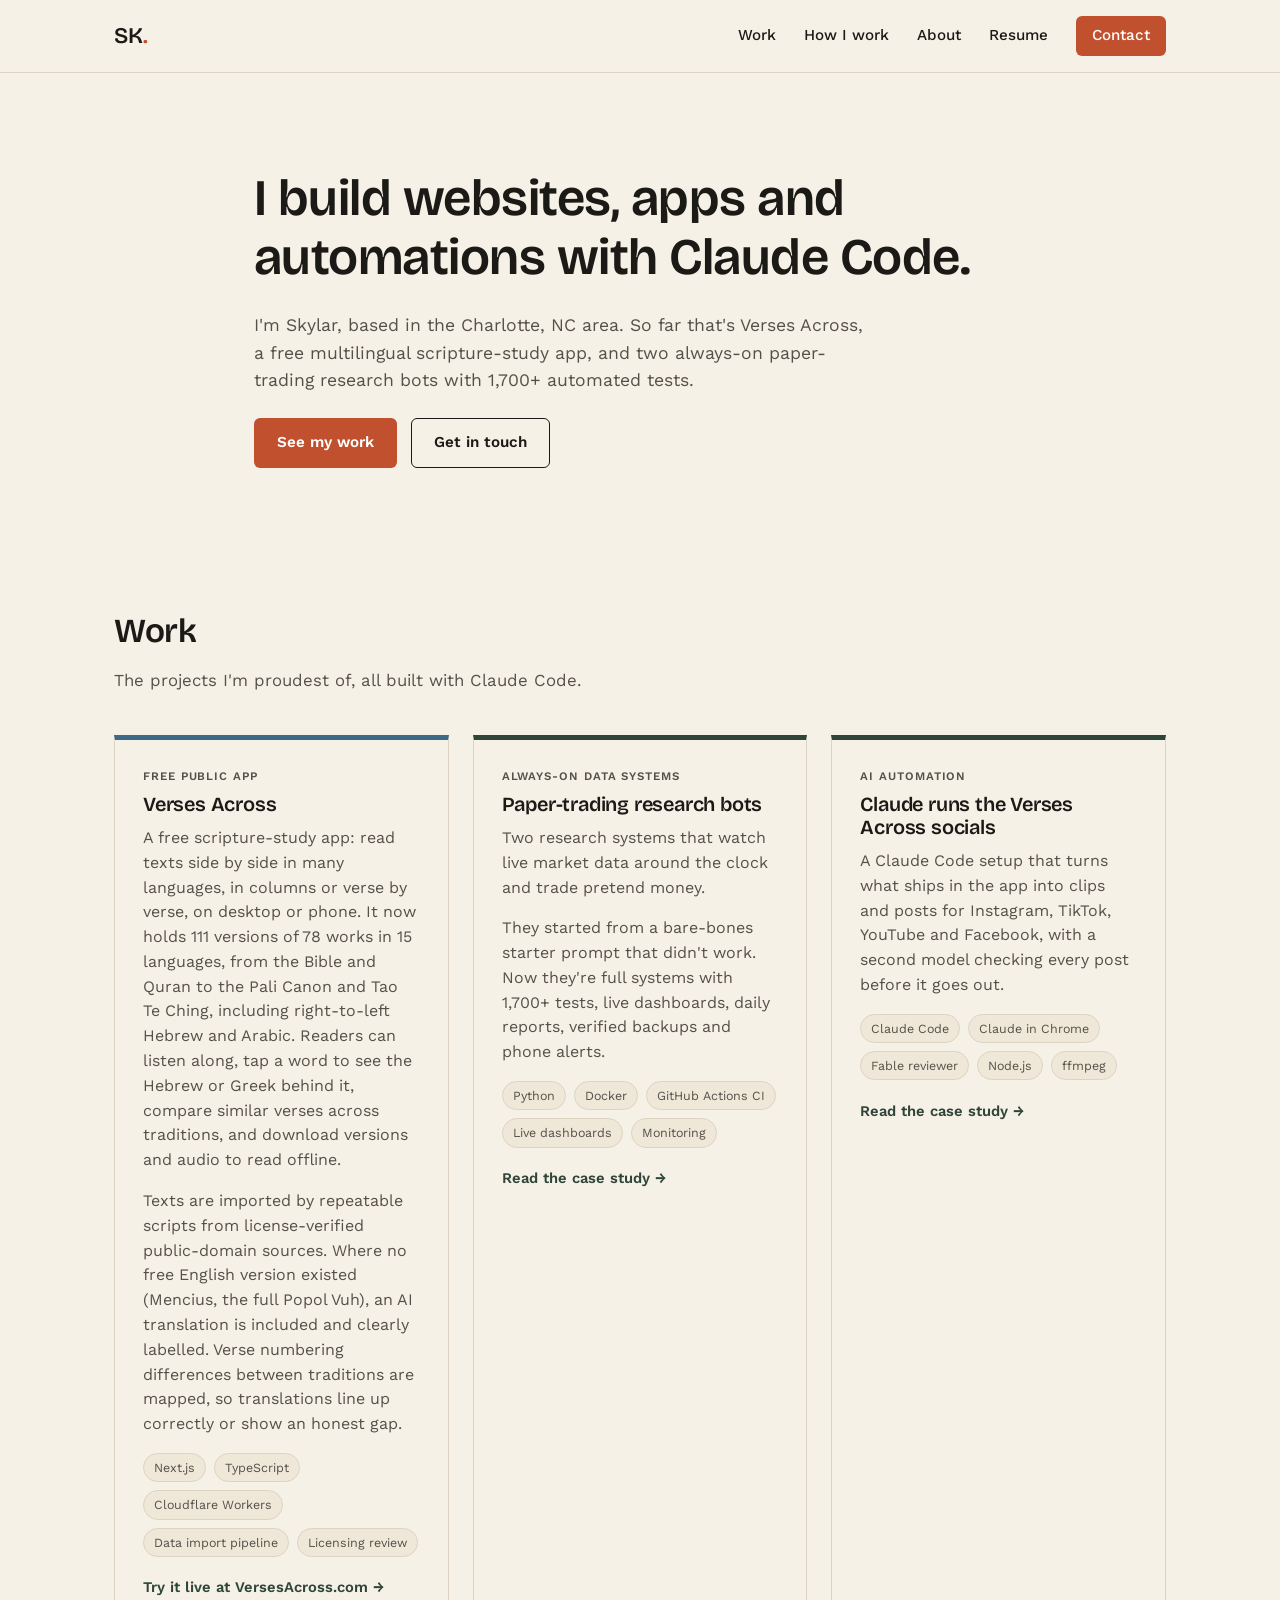
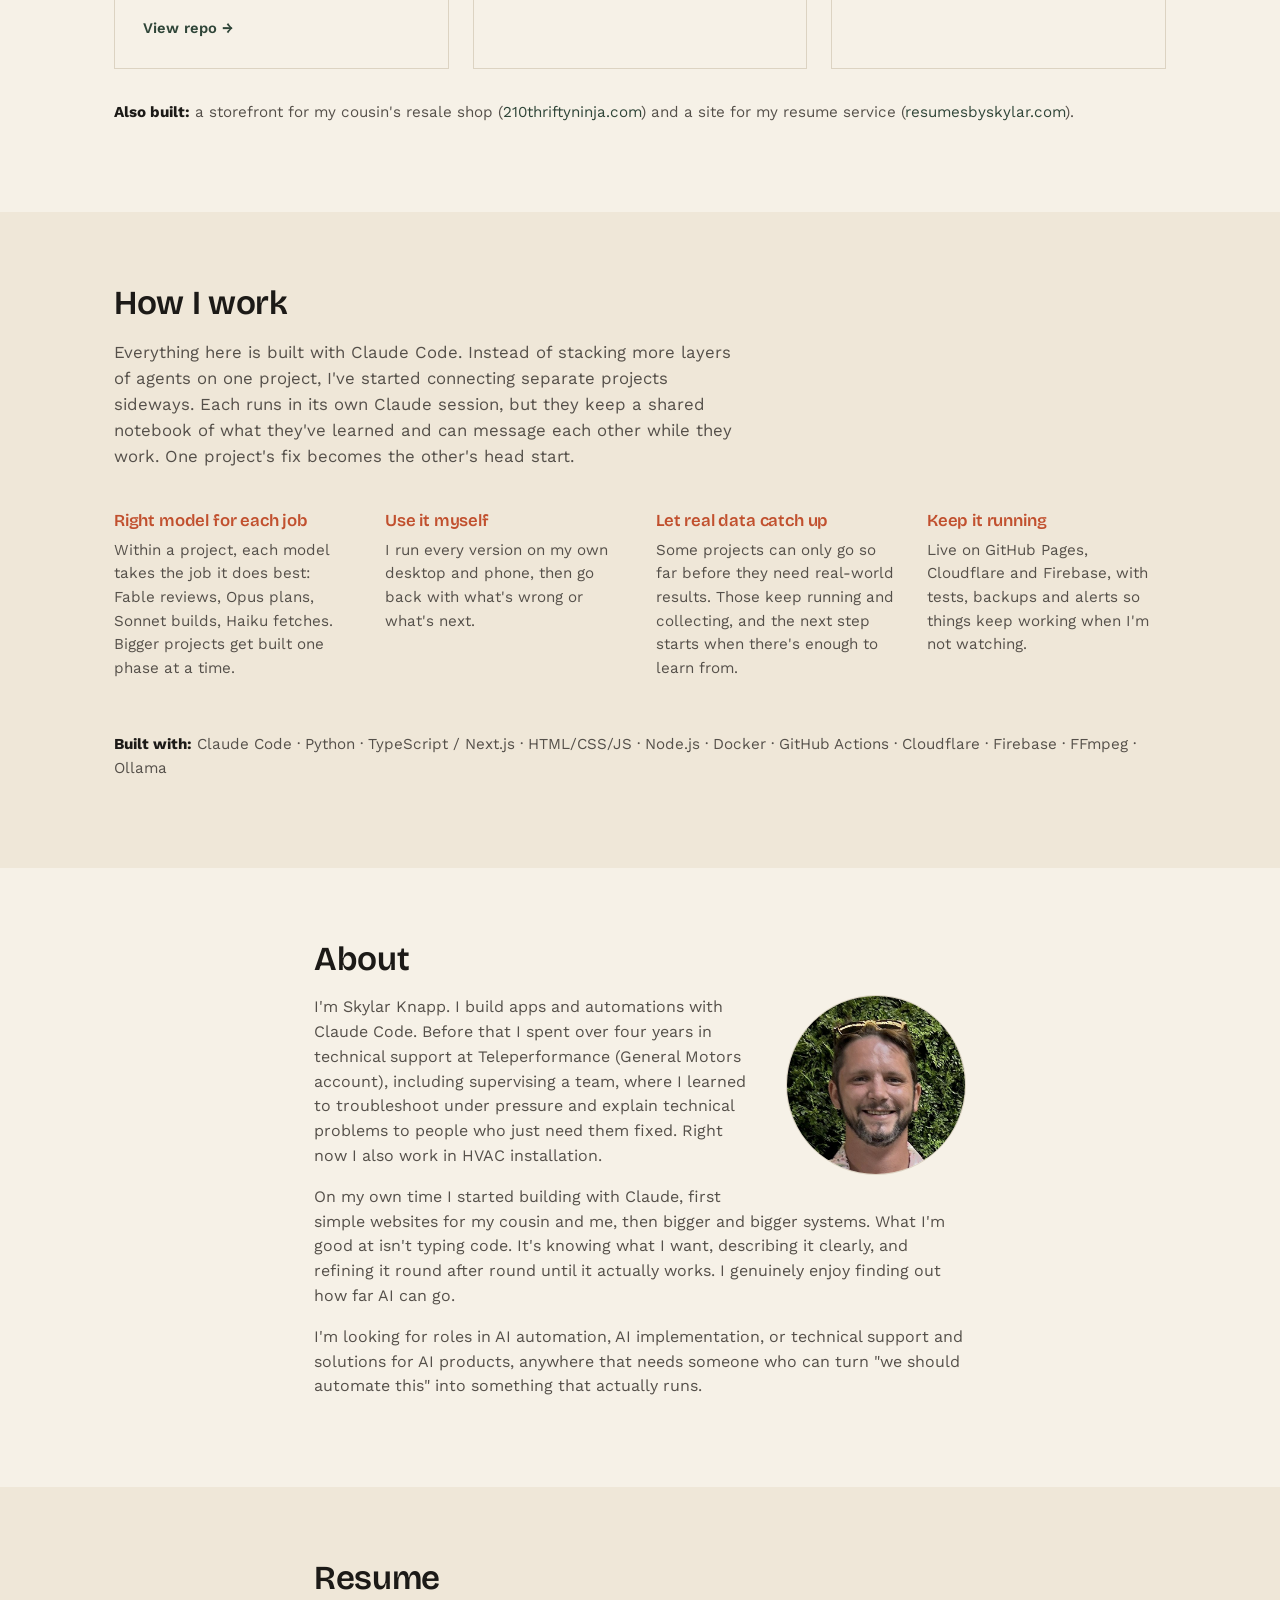
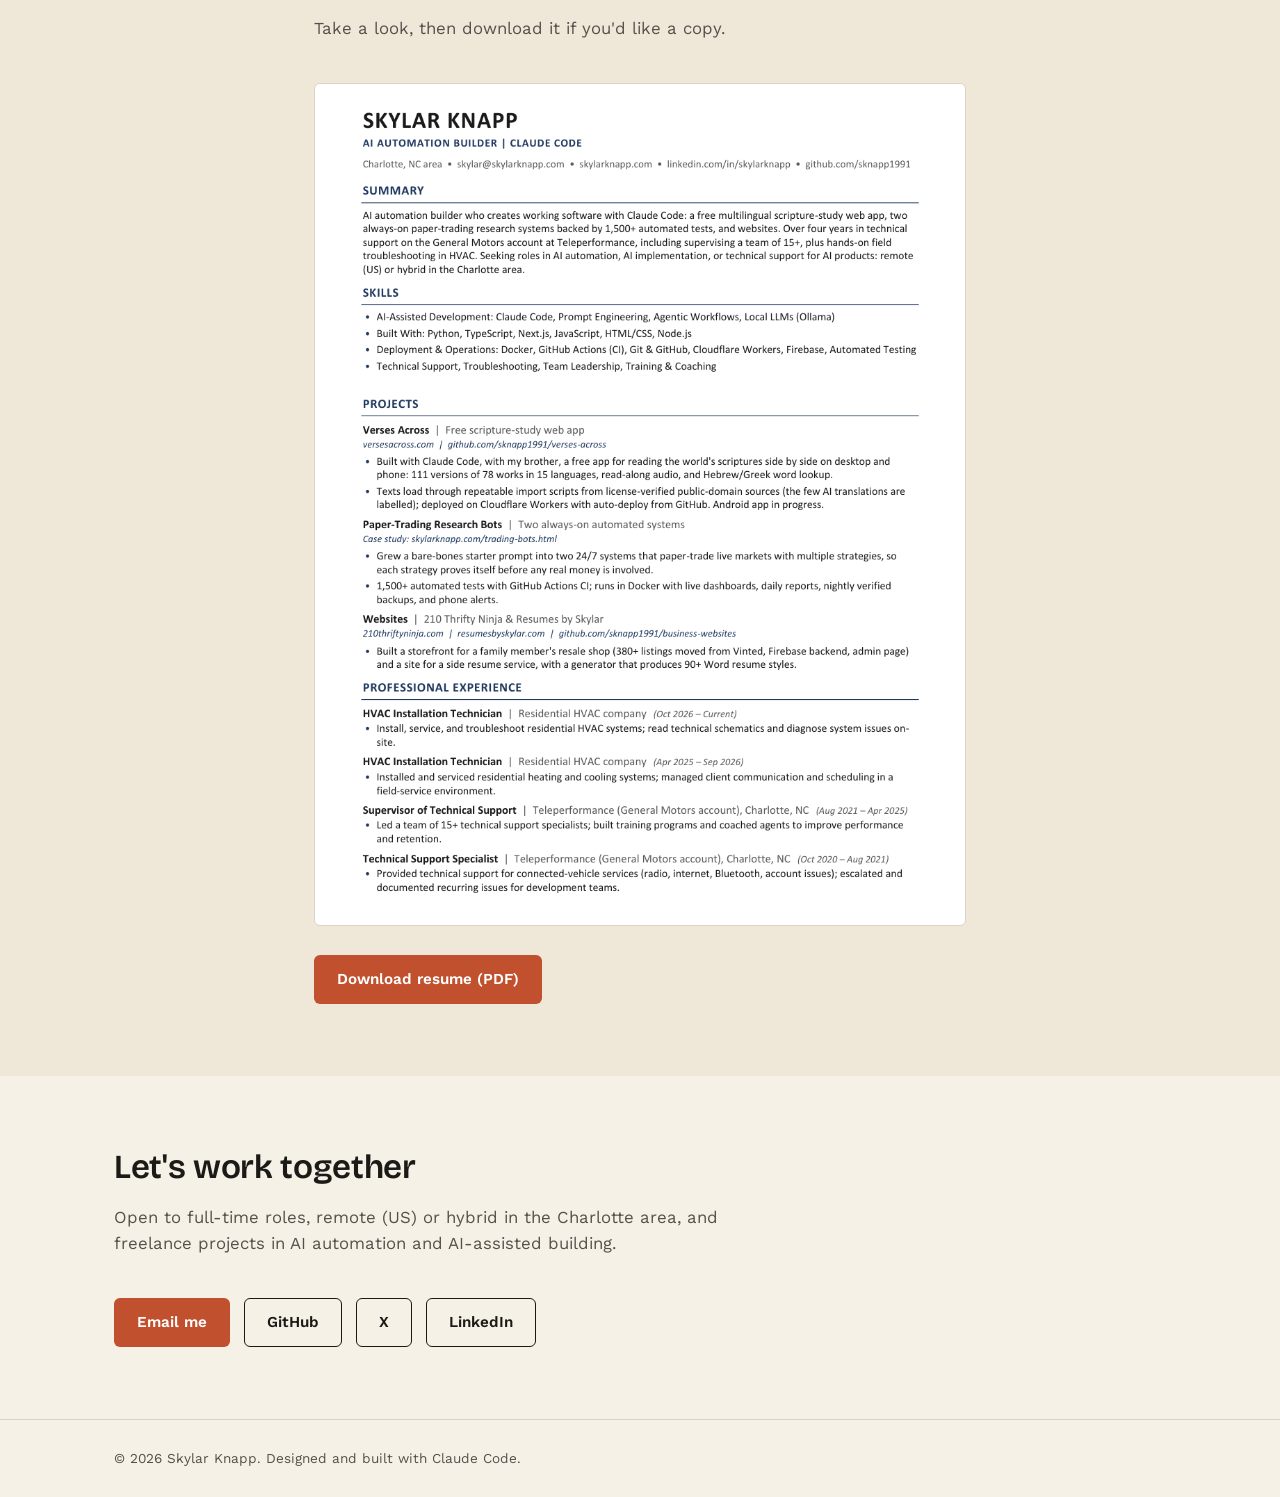
==== commit f91672d9: "Work intro: three projects now Co-Authored-By: Claude Opus 5.5 <noreply@anthropic.com>" ====
--- a/index.html
+++ b/index.html
@@ -51,7 +51,7 @@
   <section id="work" class="section">
     <div class="wrap">
       <h2 class="section-title">Work</h2>
-      <p class="section-lede">The two projects I'm proudest of, both built with Claude Code.</p>
+      <p class="section-lede">The projects I'm proudest of, all built with Claude Code.</p>
 
       <div class="project-grid project-grid-featured">
 
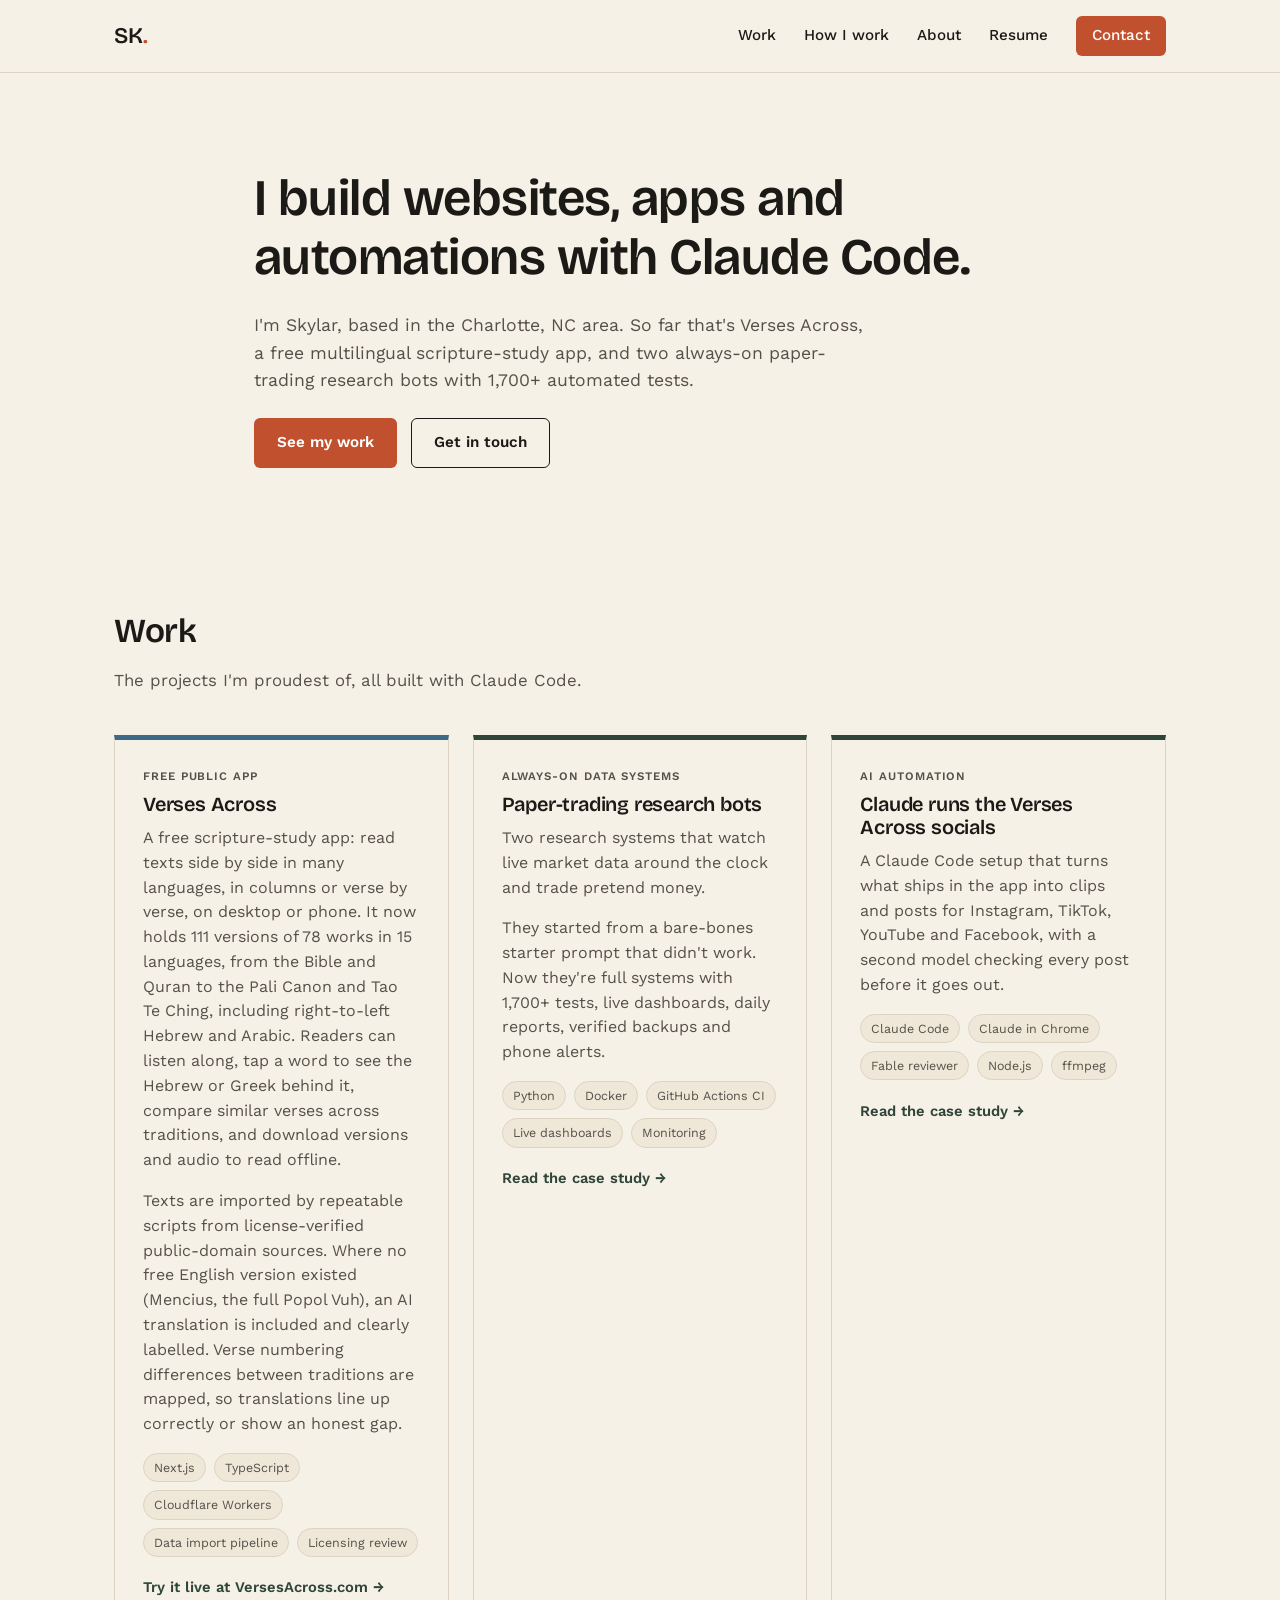
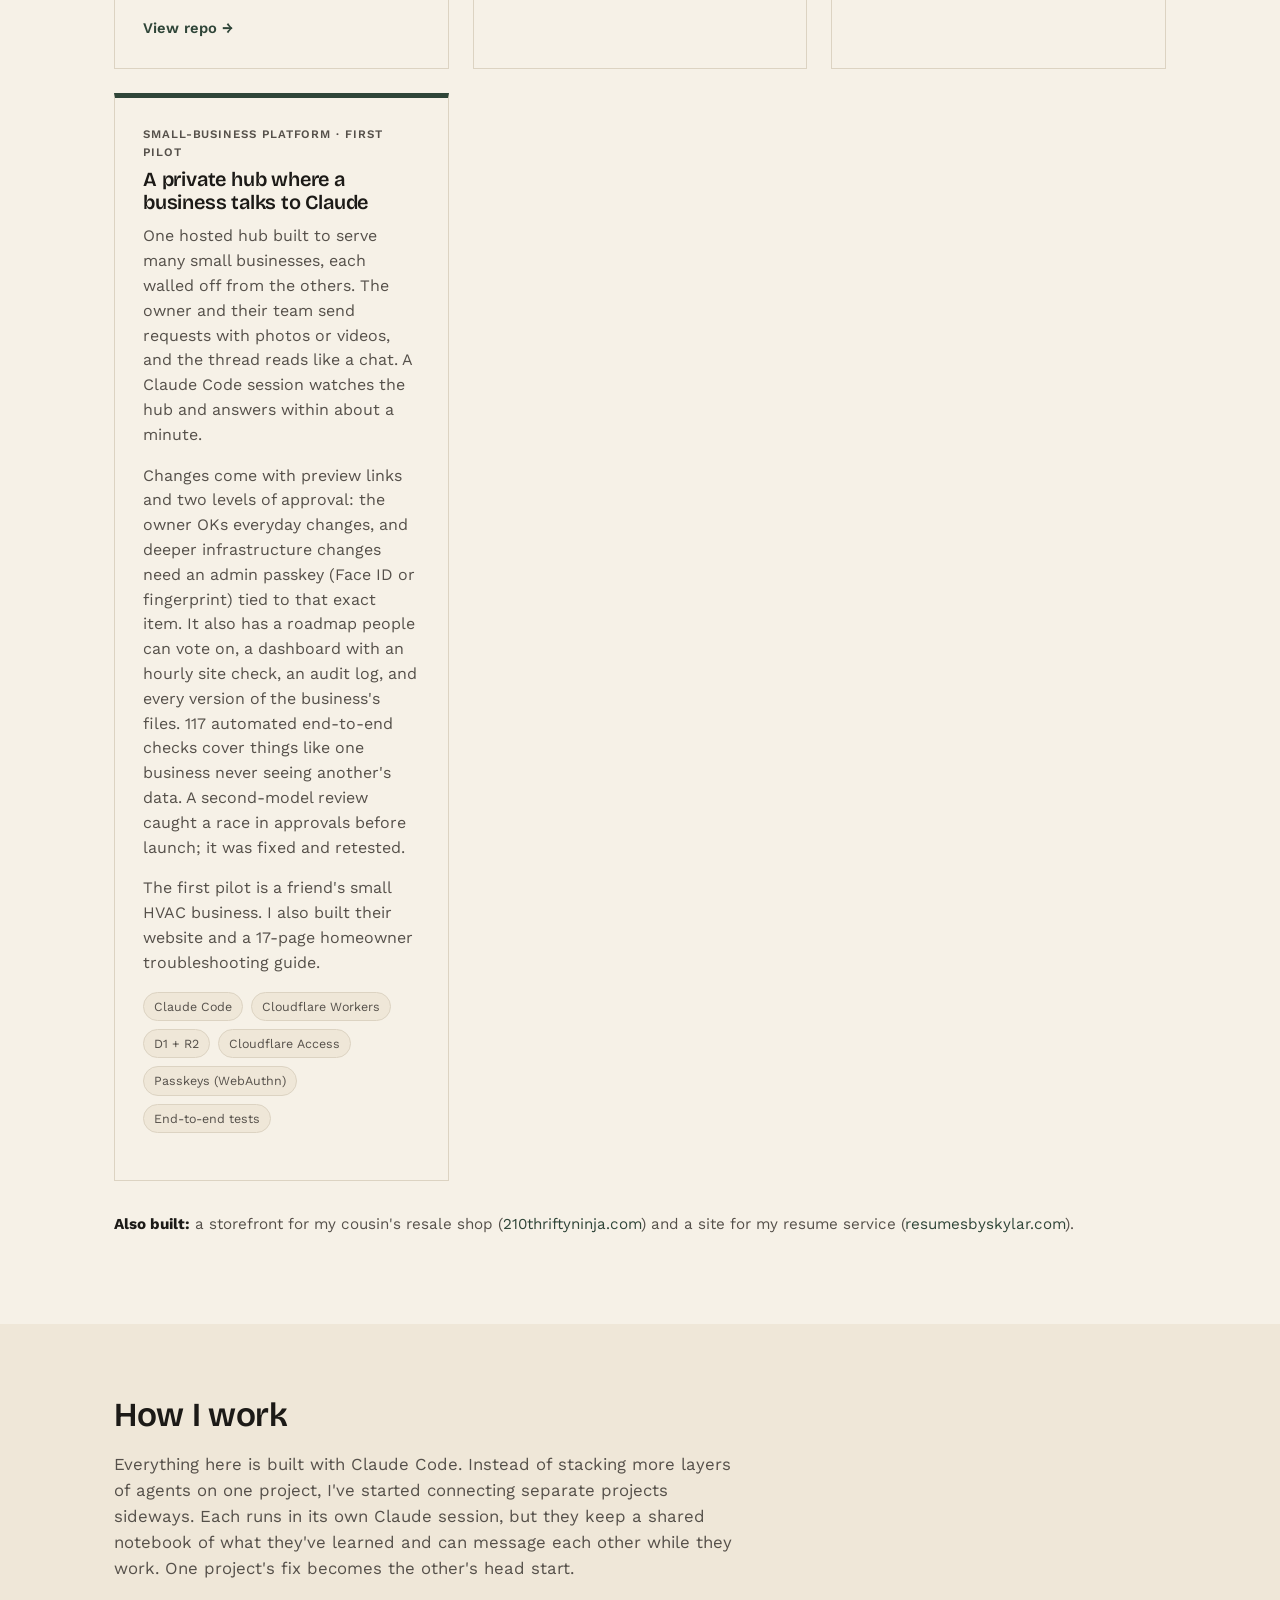
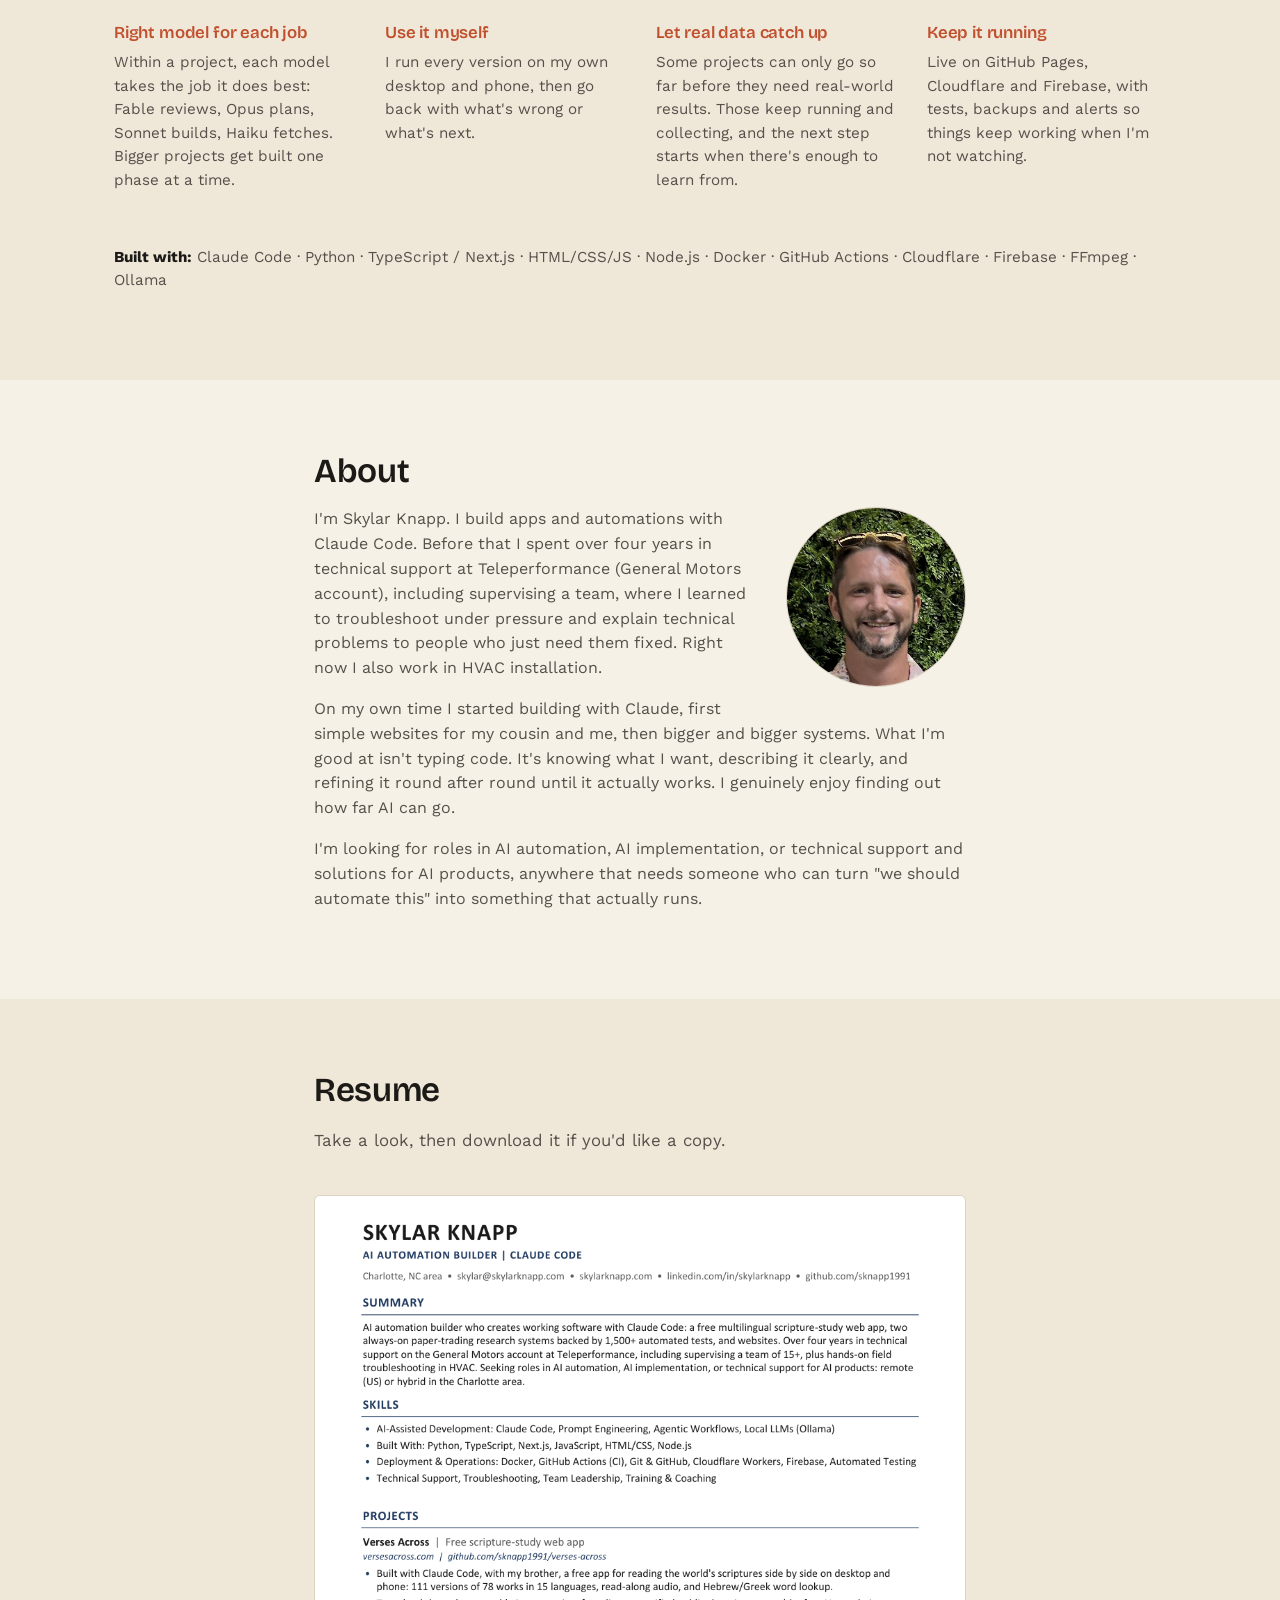
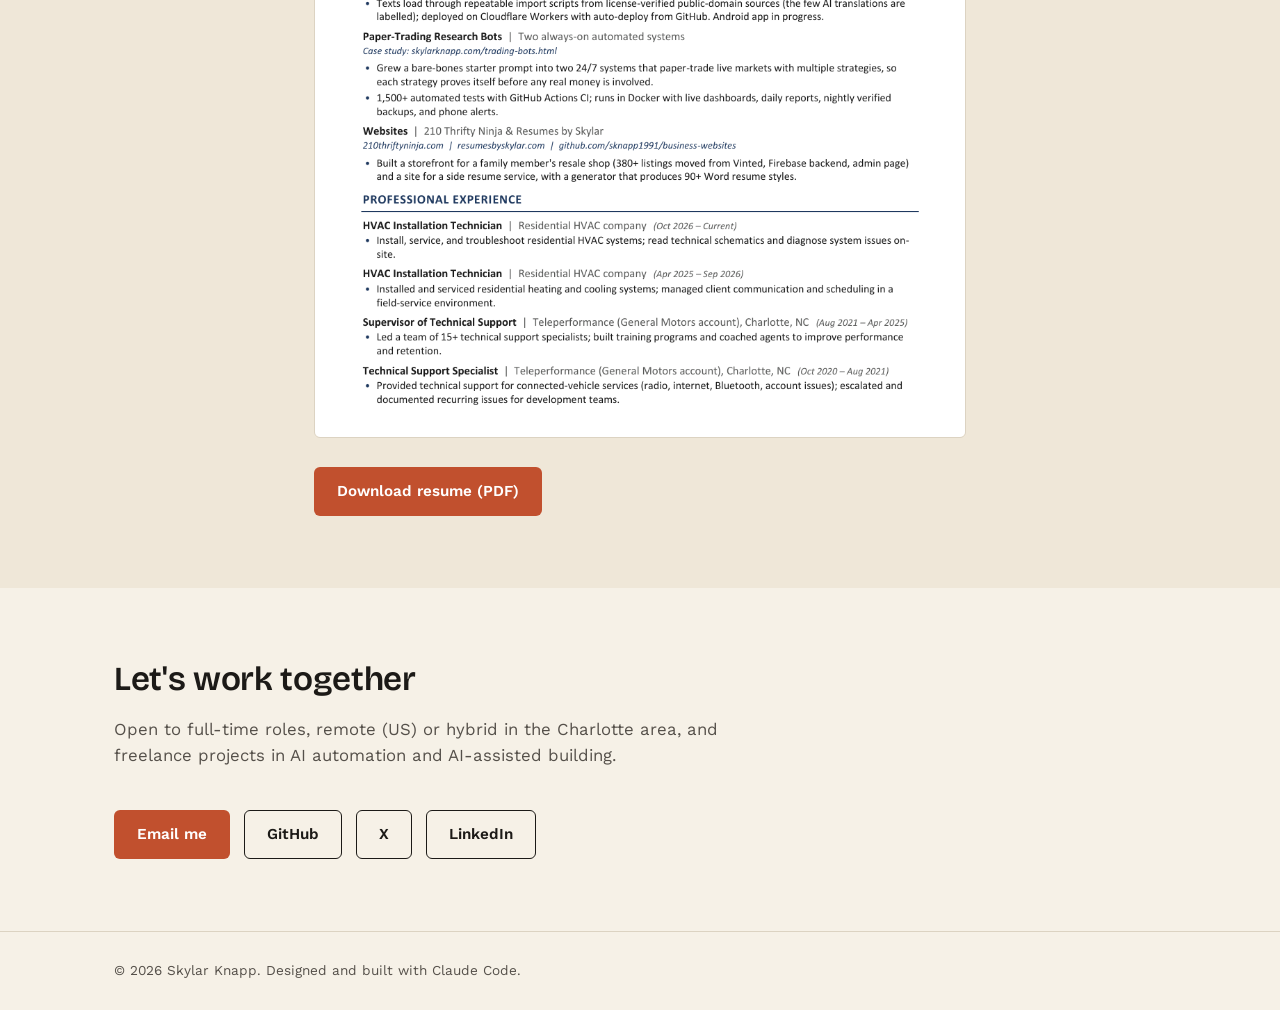
==== commit 54841b1a: "Add small-business hub project (first pilot) Co-Authored-By: Claude Opus 5.5 <noreply@anthropic.com>" ====
--- a/index.html
+++ b/index.html
@@ -106,6 +106,26 @@
           </div>
         </article>
 
+        <article class="project-card" data-tag="automation">
+          <div class="project-card-body">
+            <p class="project-tag">Small-business platform · first pilot</p>
+            <h3>A private hub where a business talks to Claude</h3>
+            <p>One hosted hub built to serve many small businesses, each walled off from the others. The owner and their team
+            send requests with photos or videos, and the thread reads like a chat. A Claude Code session watches the hub
+            and answers within about a minute.</p>
+            <p>Changes come with preview links and two levels of approval: the owner OKs everyday changes, and deeper
+            infrastructure changes need an admin passkey (Face ID or fingerprint) tied to that exact item. It also has a roadmap people can
+            vote on, a dashboard with an hourly site check, an audit log, and every version of the business's files.
+            117 automated end-to-end checks cover things like one business never seeing another's data. A second-model
+            review caught a race in approvals before launch; it was fixed and retested.</p>
+            <p>The first pilot is a friend's small HVAC business. I also built their website and a 17-page homeowner
+            troubleshooting guide.</p>
+            <ul class="project-stack">
+              <li>Claude Code</li><li>Cloudflare Workers</li><li>D1 + R2</li><li>Cloudflare Access</li><li>Passkeys (WebAuthn)</li><li>End-to-end tests</li>
+            </ul>
+          </div>
+        </article>
+
       </div>
 
       <p class="also-built"><strong>Also built:</strong> a storefront for my cousin's resale shop
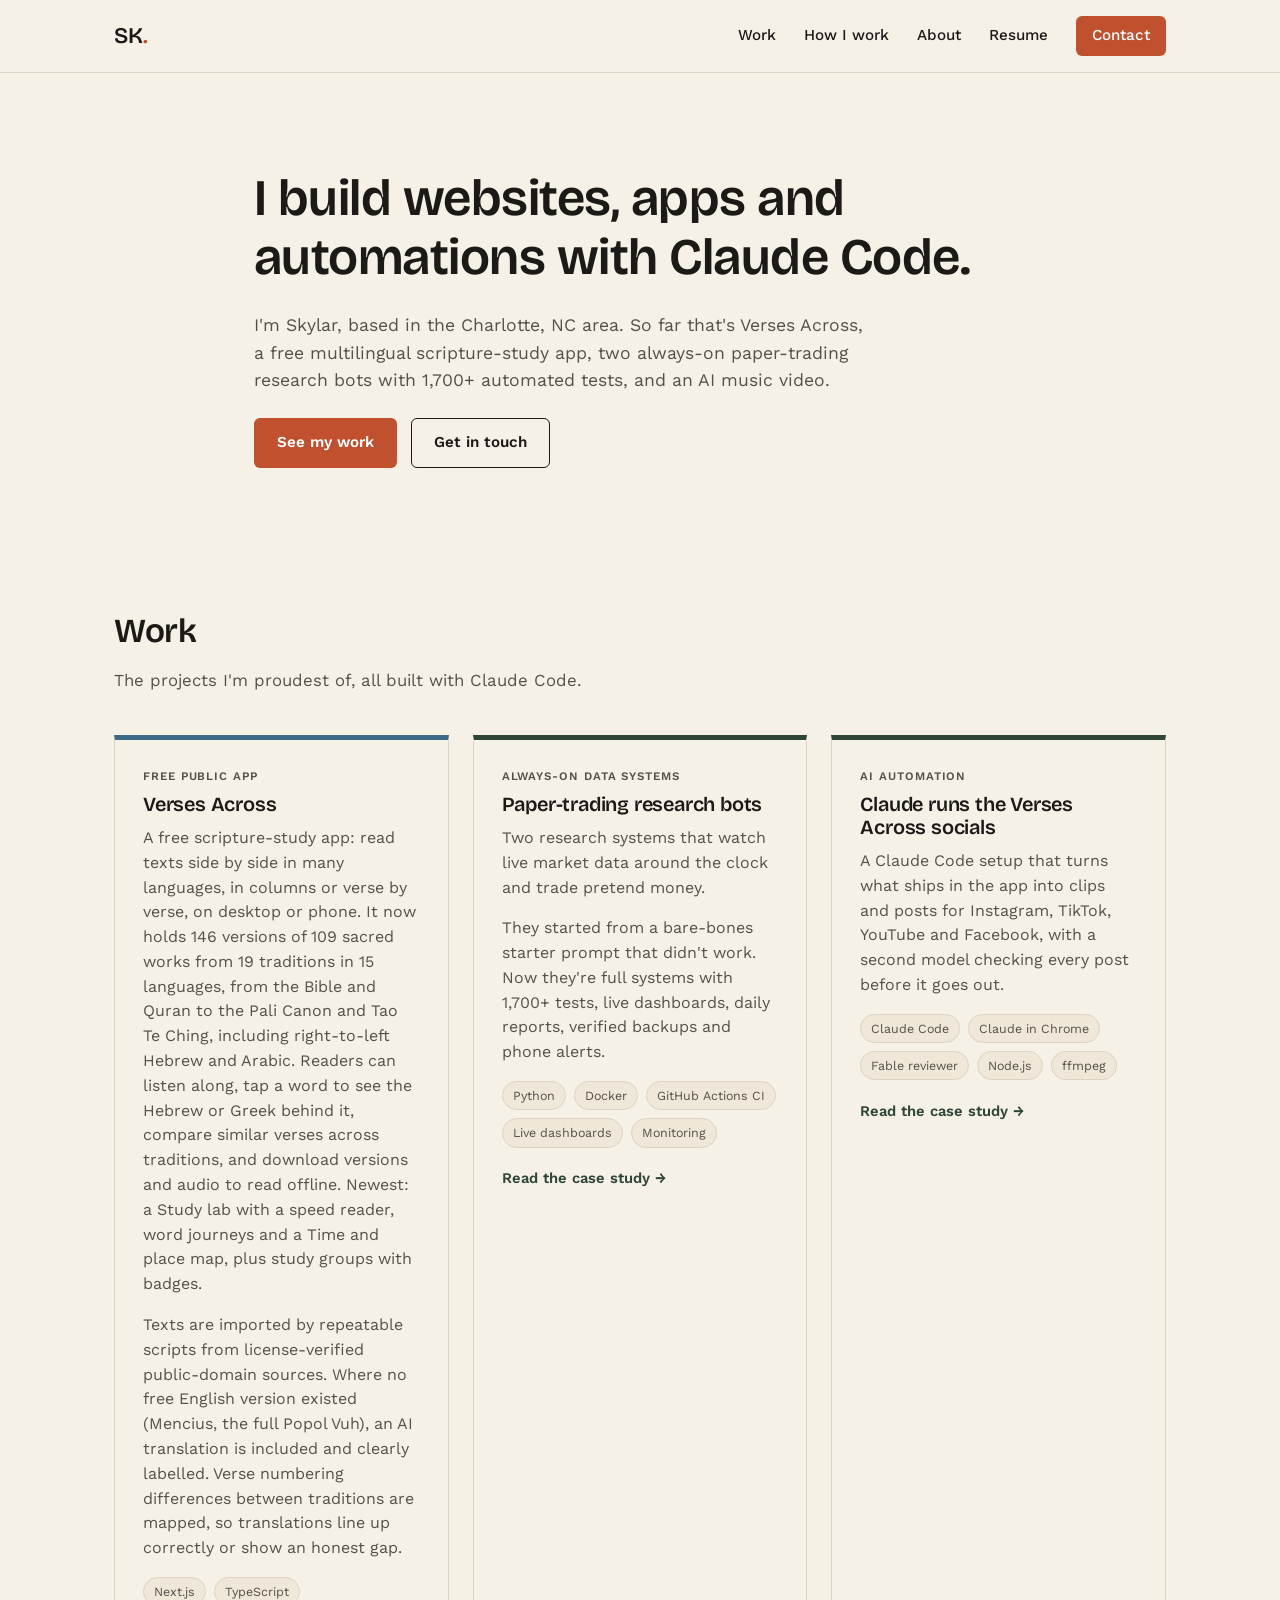
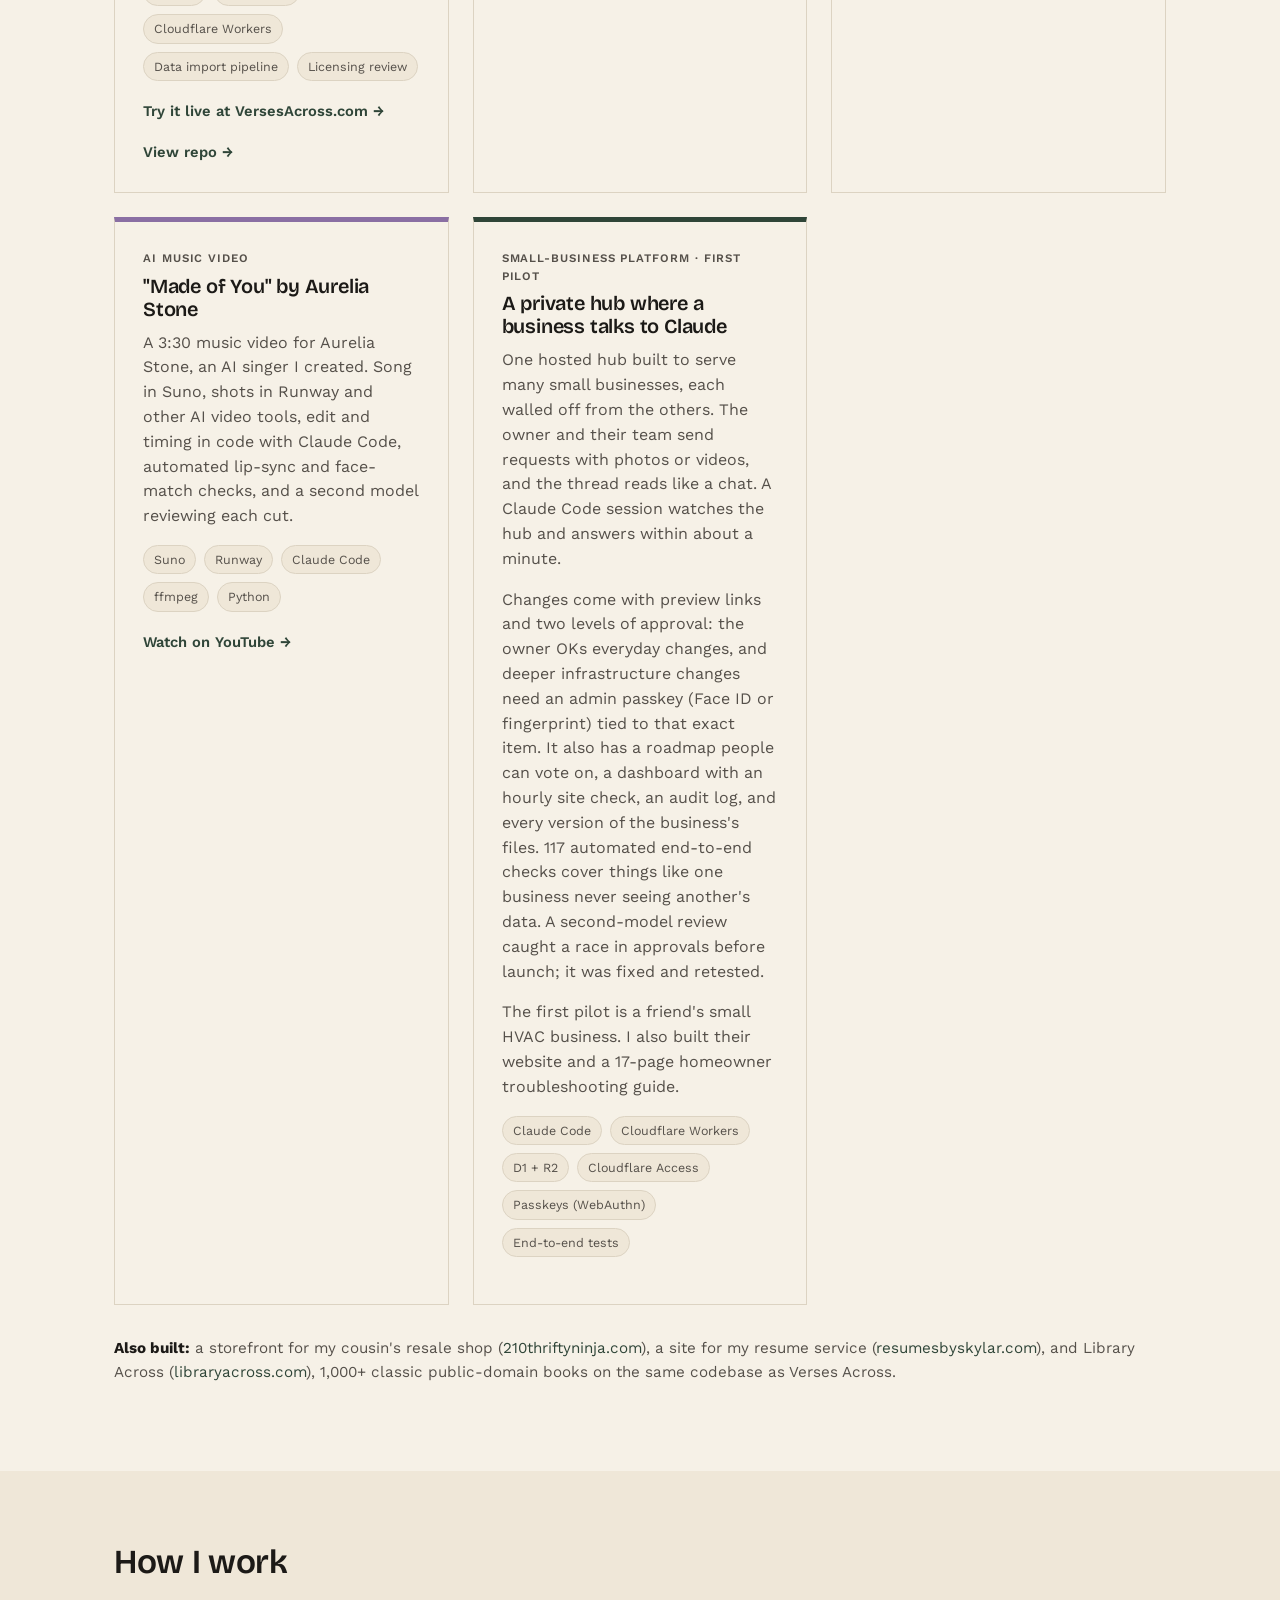
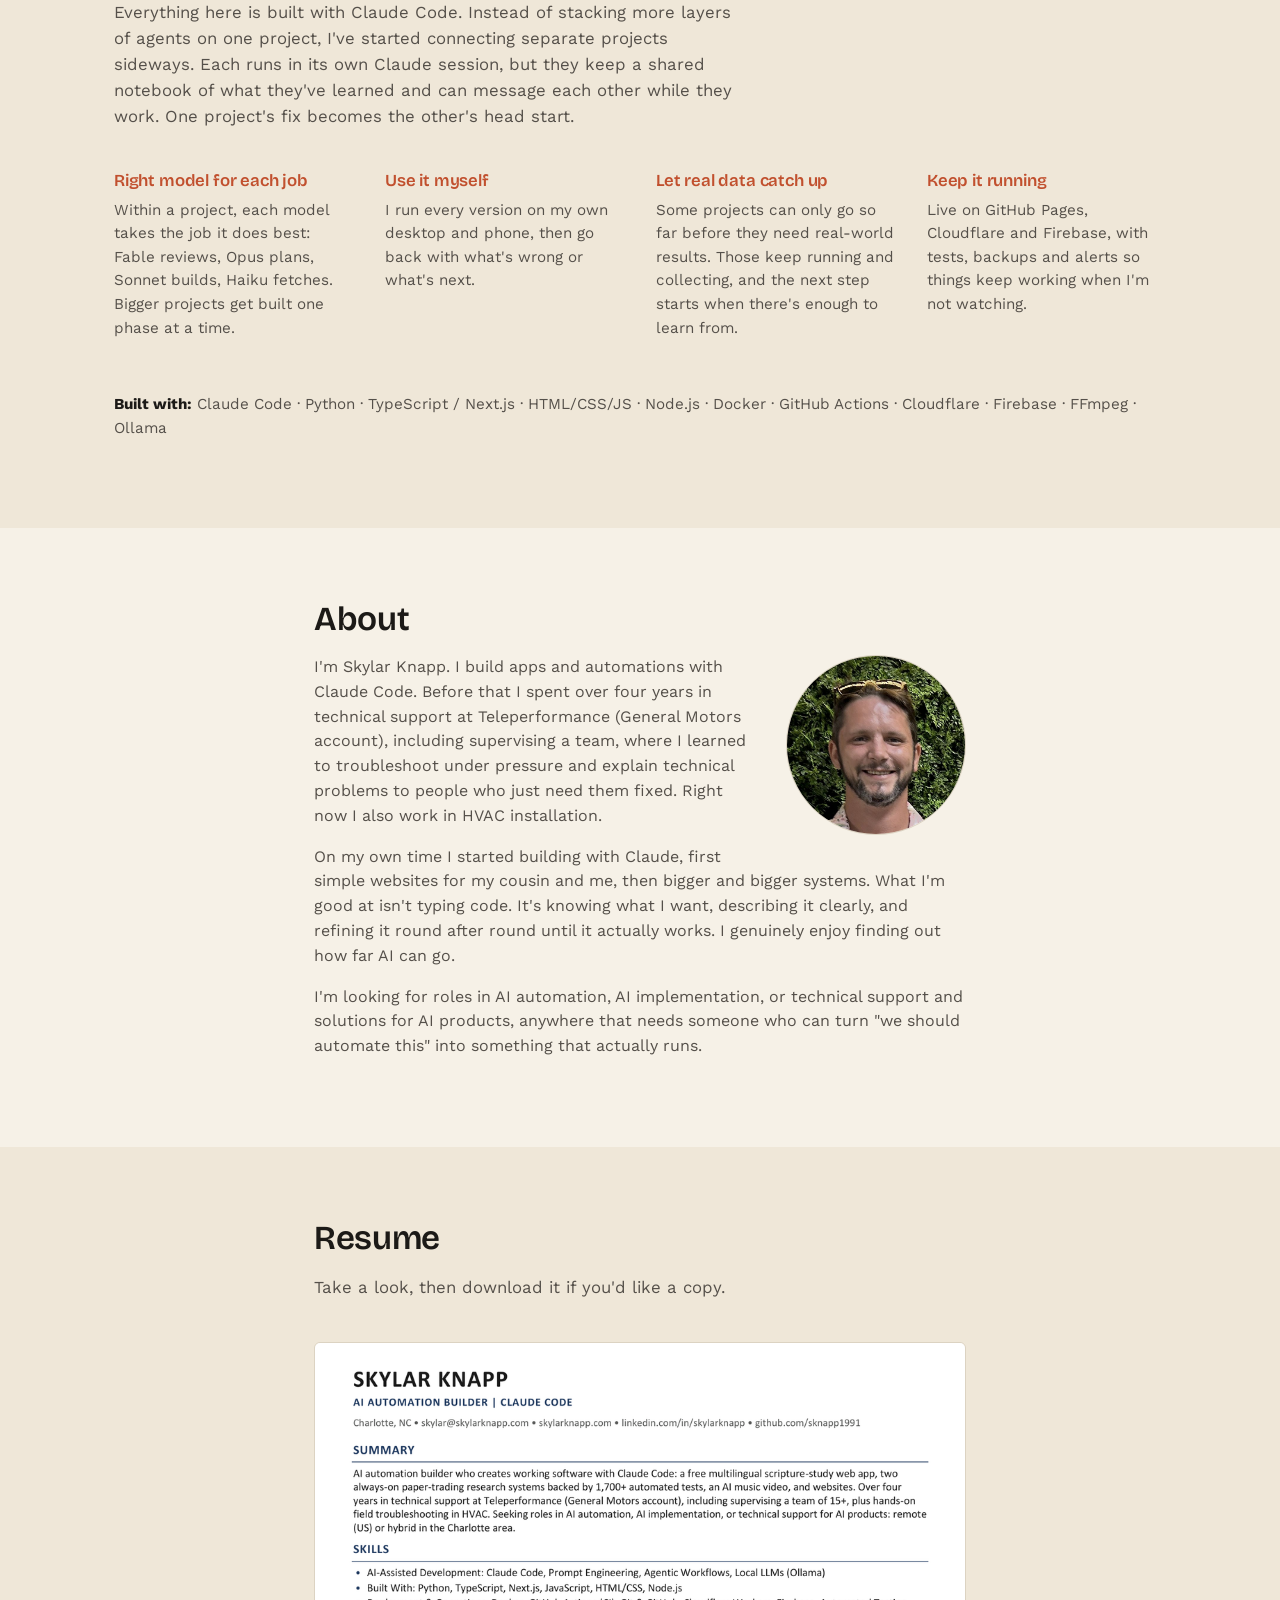
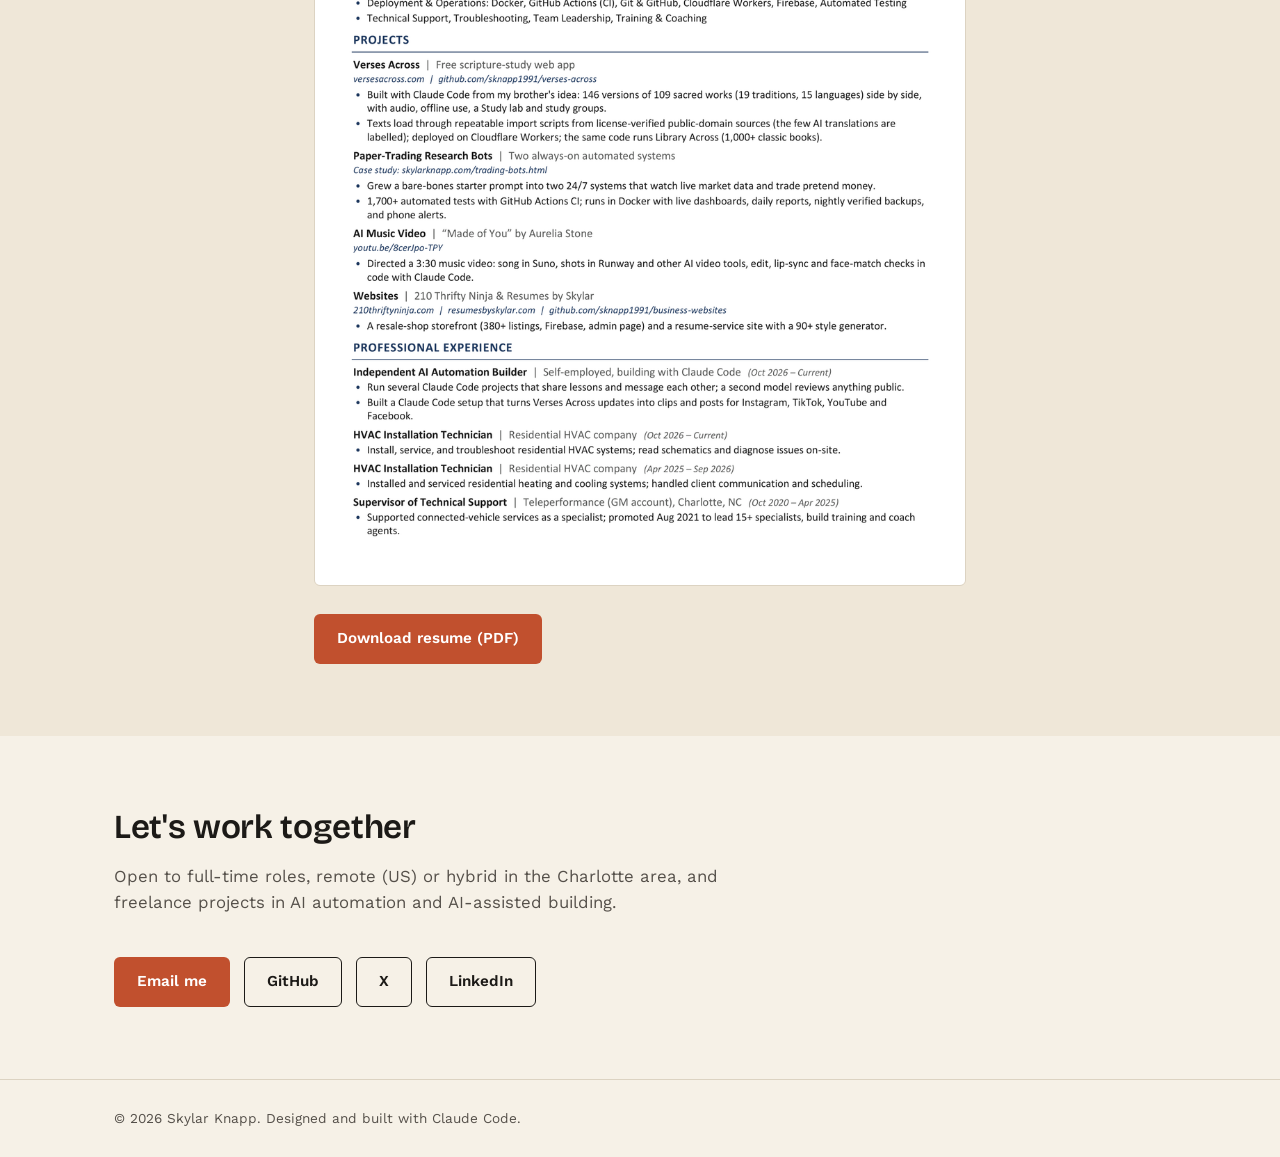
==== commit d123ceb4: "Refresh: new Verses Across numbers, AI music video card, Library Across, updated resume Co-Authored-" ====
--- a/index.html
+++ b/index.html
@@ -40,7 +40,7 @@
     <h1>I build websites, apps and automations with Claude Code.</h1>
     <p class="hero-sub">
       I'm Skylar, based in the Charlotte, NC area. So far that's Verses Across, a free multilingual
-      scripture-study app, and two always-on paper-trading research bots with 1,700+ automated tests.
+      scripture-study app, two always-on paper-trading research bots with 1,700+ automated tests, and an AI music video.
     </p>
     <div class="hero-actions">
       <a href="#work" class="btn btn-primary">See my work</a>
@@ -60,8 +60,8 @@
             <p class="project-tag">Free public app</p>
             <h3>Verses Across</h3>
             <p>A free scripture-study app: read texts side by side in many languages, in columns or verse by verse,
-            on desktop or phone. It now holds 111 versions of 78 works in 15 languages, from the Bible and Quran to the
-            Pali Canon and Tao Te Ching, including right-to-left Hebrew and Arabic. Readers can listen along, tap a word to see the Hebrew or Greek behind it, compare similar verses across traditions, and download versions and audio to read offline.</p>
+            on desktop or phone. It now holds 146 versions of 109 sacred works from 19 traditions in 15 languages, from the Bible and Quran to the
+            Pali Canon and Tao Te Ching, including right-to-left Hebrew and Arabic. Readers can listen along, tap a word to see the Hebrew or Greek behind it, compare similar verses across traditions, and download versions and audio to read offline. Newest: a Study lab with a speed reader, word journeys and a Time and place map, plus study groups with badges.</p>
             <p>Texts are imported by repeatable scripts from license-verified public-domain sources. Where no free
             English version existed (Mencius, the full Popol Vuh), an AI translation is included and clearly labelled. Verse numbering differences between traditions are mapped, so translations line
             up correctly or show an honest gap.</p>
@@ -102,6 +102,22 @@
             </ul>
             <div class="project-links">
               <a href="social-automation.html" class="project-link">Read the case study →</a>
+            </div>
+          </div>
+        </article>
+
+        <article class="project-card" data-tag="creative">
+          <div class="project-card-body">
+            <p class="project-tag">AI music video</p>
+            <h3>"Made of You" by Aurelia Stone</h3>
+            <p>A 3:30 music video for Aurelia Stone, an AI singer I created. Song in Suno, shots in Runway and other AI
+            video tools, edit and timing in code with Claude Code, automated lip-sync and face-match checks, and a second
+            model reviewing each cut.</p>
+            <ul class="project-stack">
+              <li>Suno</li><li>Runway</li><li>Claude Code</li><li>ffmpeg</li><li>Python</li>
+            </ul>
+            <div class="project-links">
+              <a href="https://youtu.be/8cerJpo-TPY" class="project-link">Watch on YouTube →</a>
             </div>
           </div>
         </article>
@@ -129,8 +145,9 @@
       </div>
 
       <p class="also-built"><strong>Also built:</strong> a storefront for my cousin's resale shop
-      (<a href="https://210thriftyninja.com">210thriftyninja.com</a>) and a site for my resume service
-      (<a href="https://resumesbyskylar.com">resumesbyskylar.com</a>).</p>
+      (<a href="https://210thriftyninja.com">210thriftyninja.com</a>), a site for my resume service
+      (<a href="https://resumesbyskylar.com">resumesbyskylar.com</a>), and Library Across
+      (<a href="https://libraryacross.com">libraryacross.com</a>), 1,000+ classic public-domain books on the same codebase as Verses Across.</p>
 
     </div>
   </section>
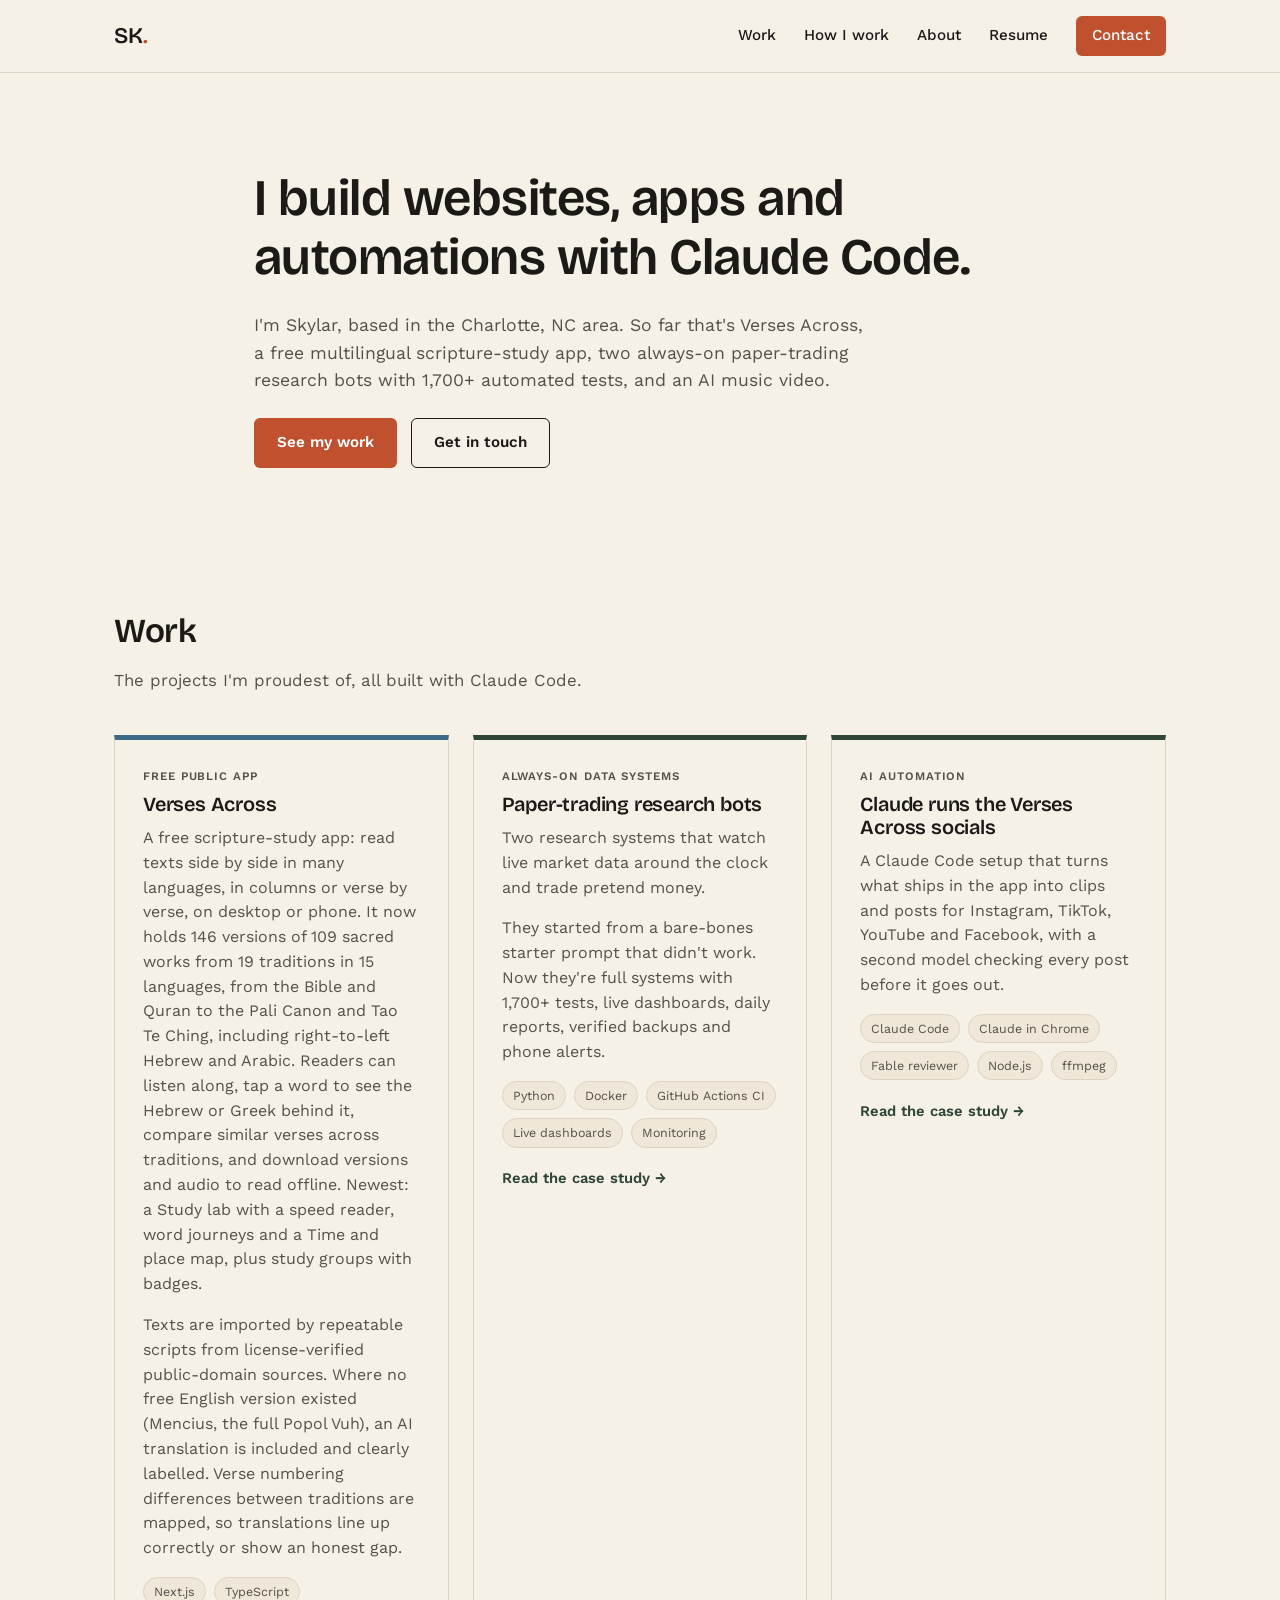
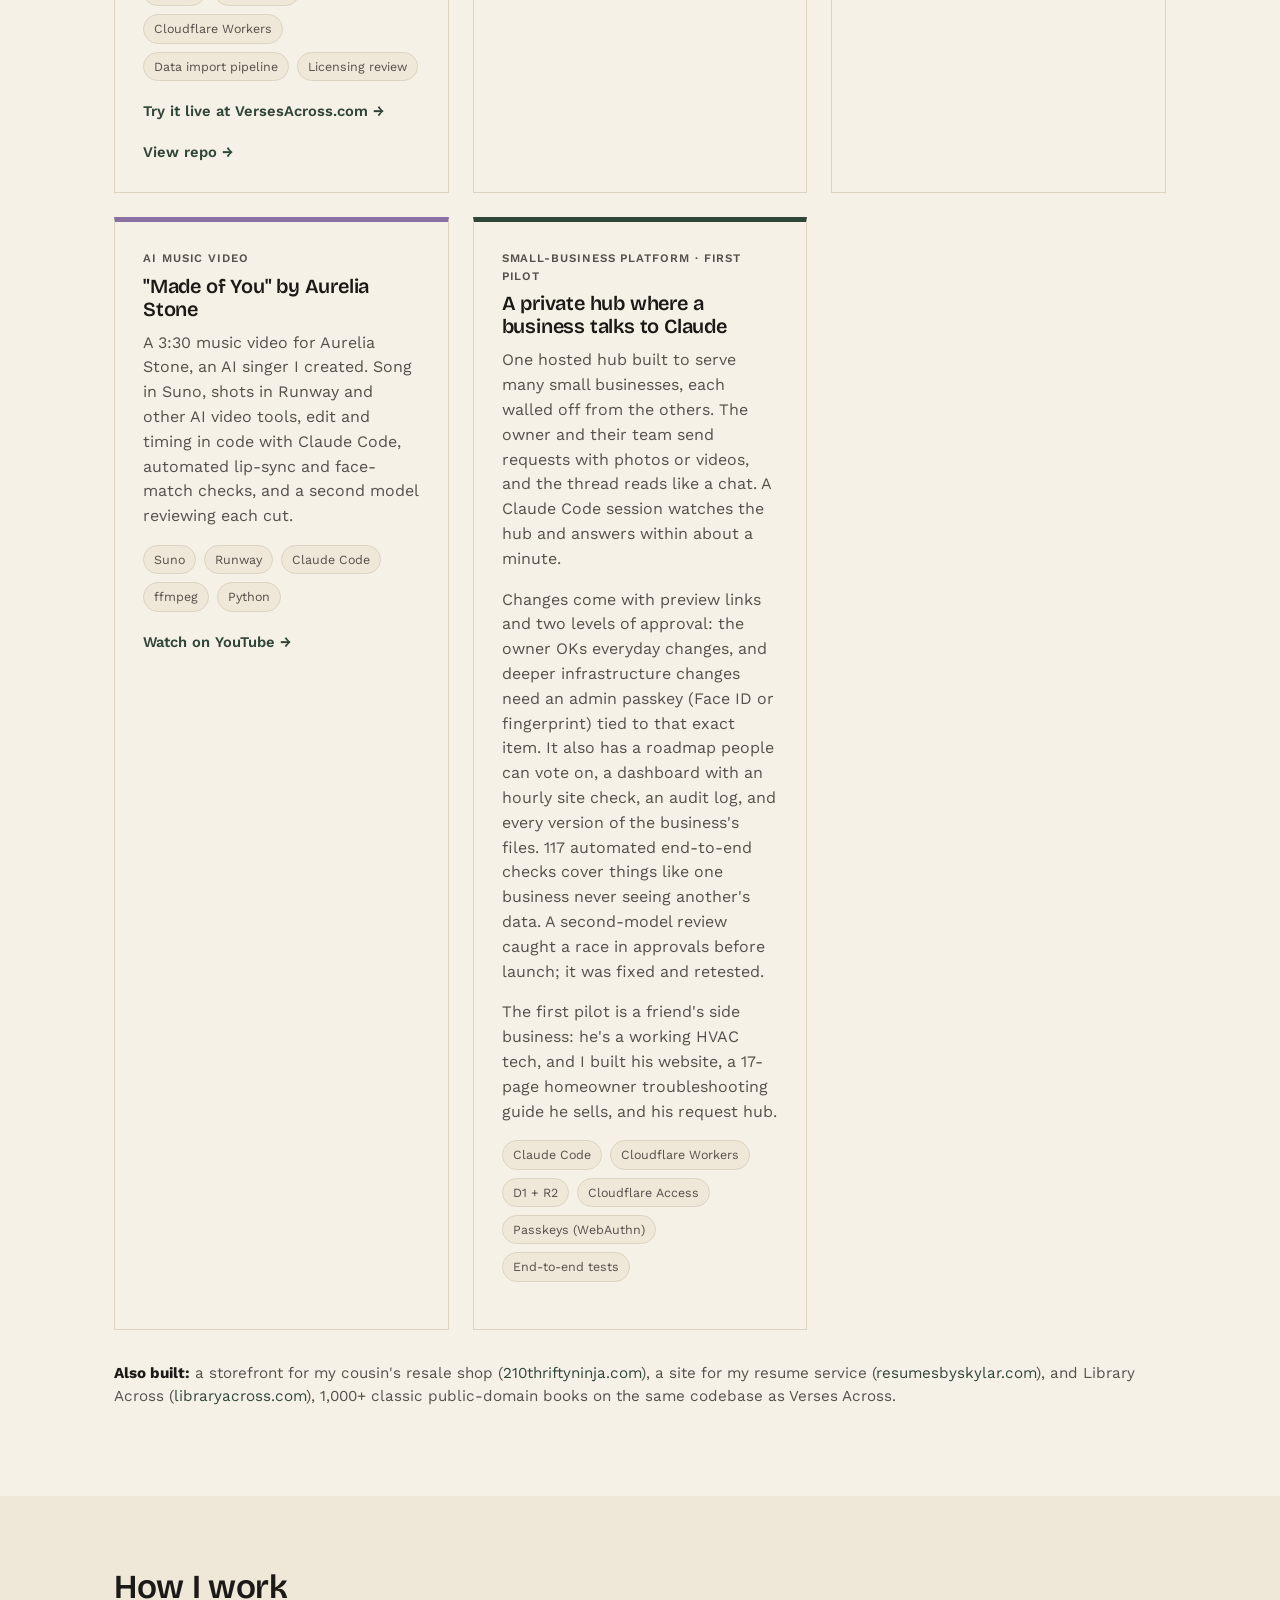
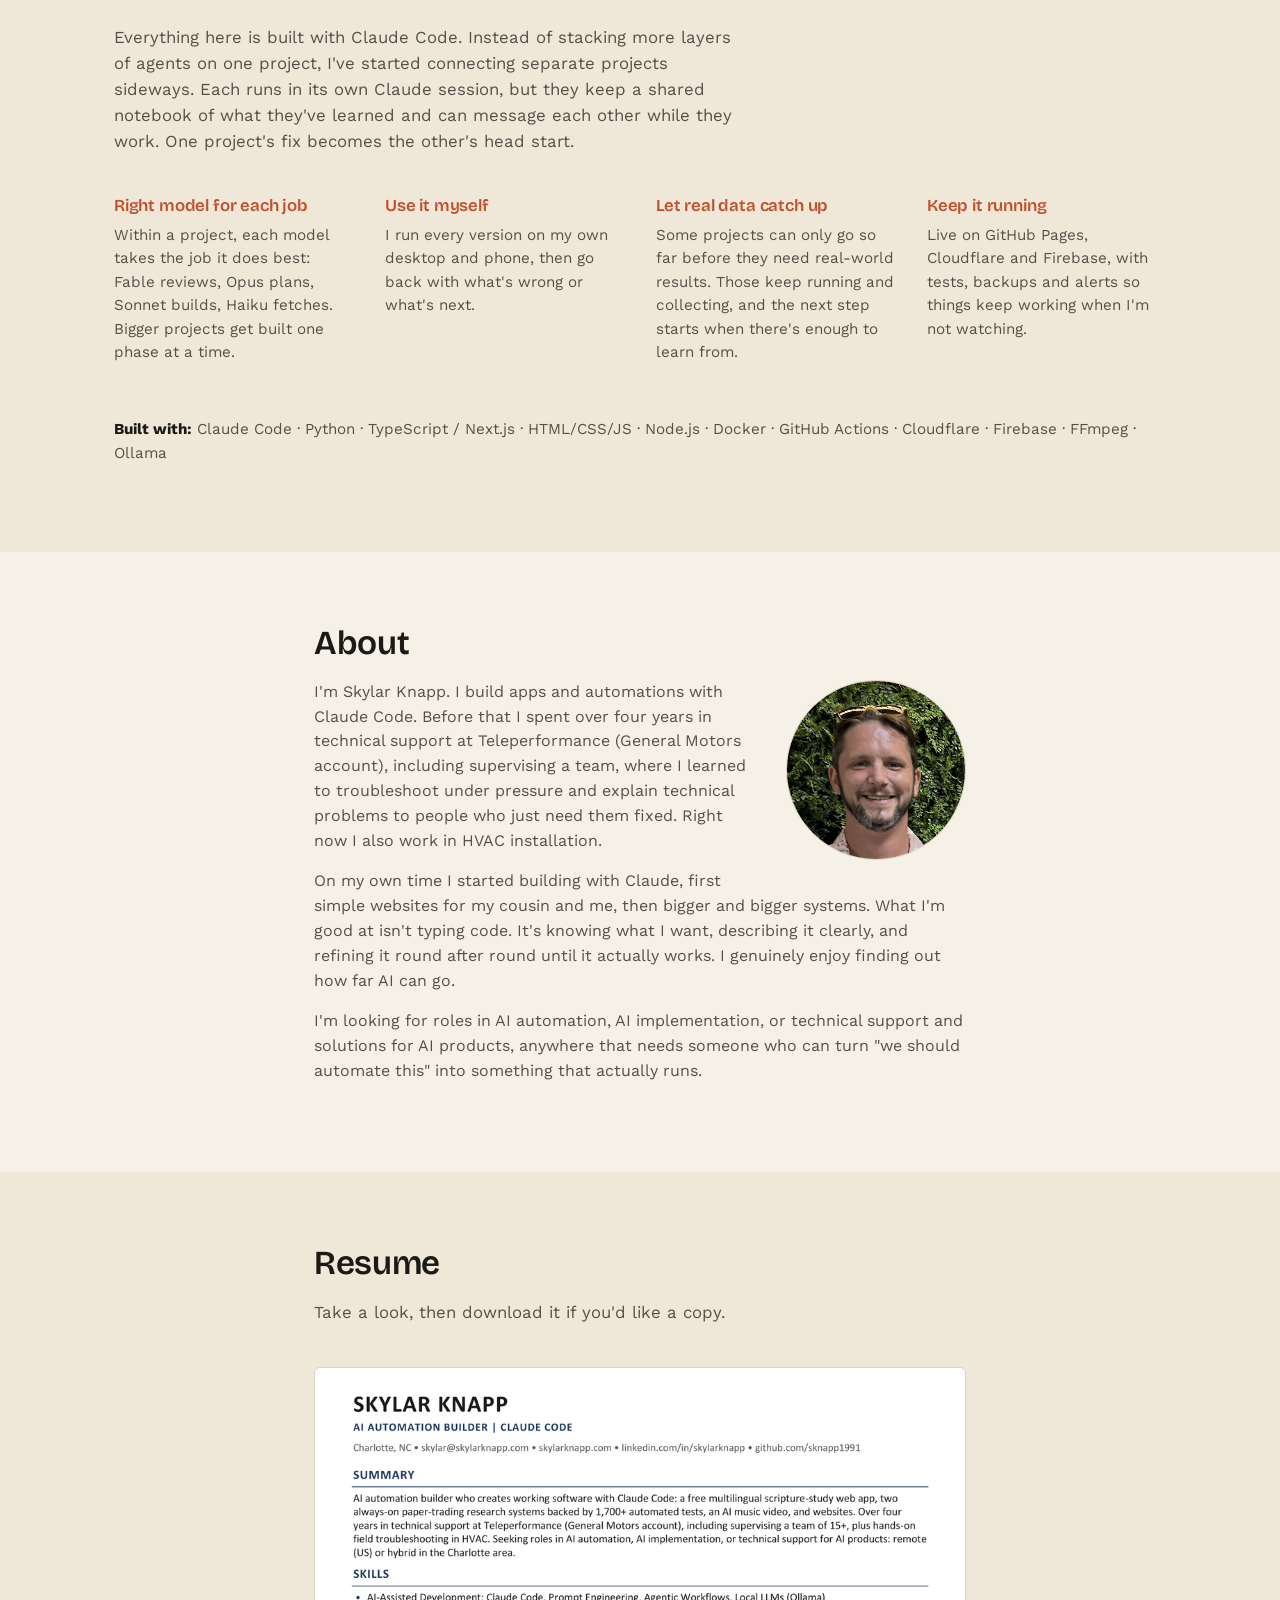
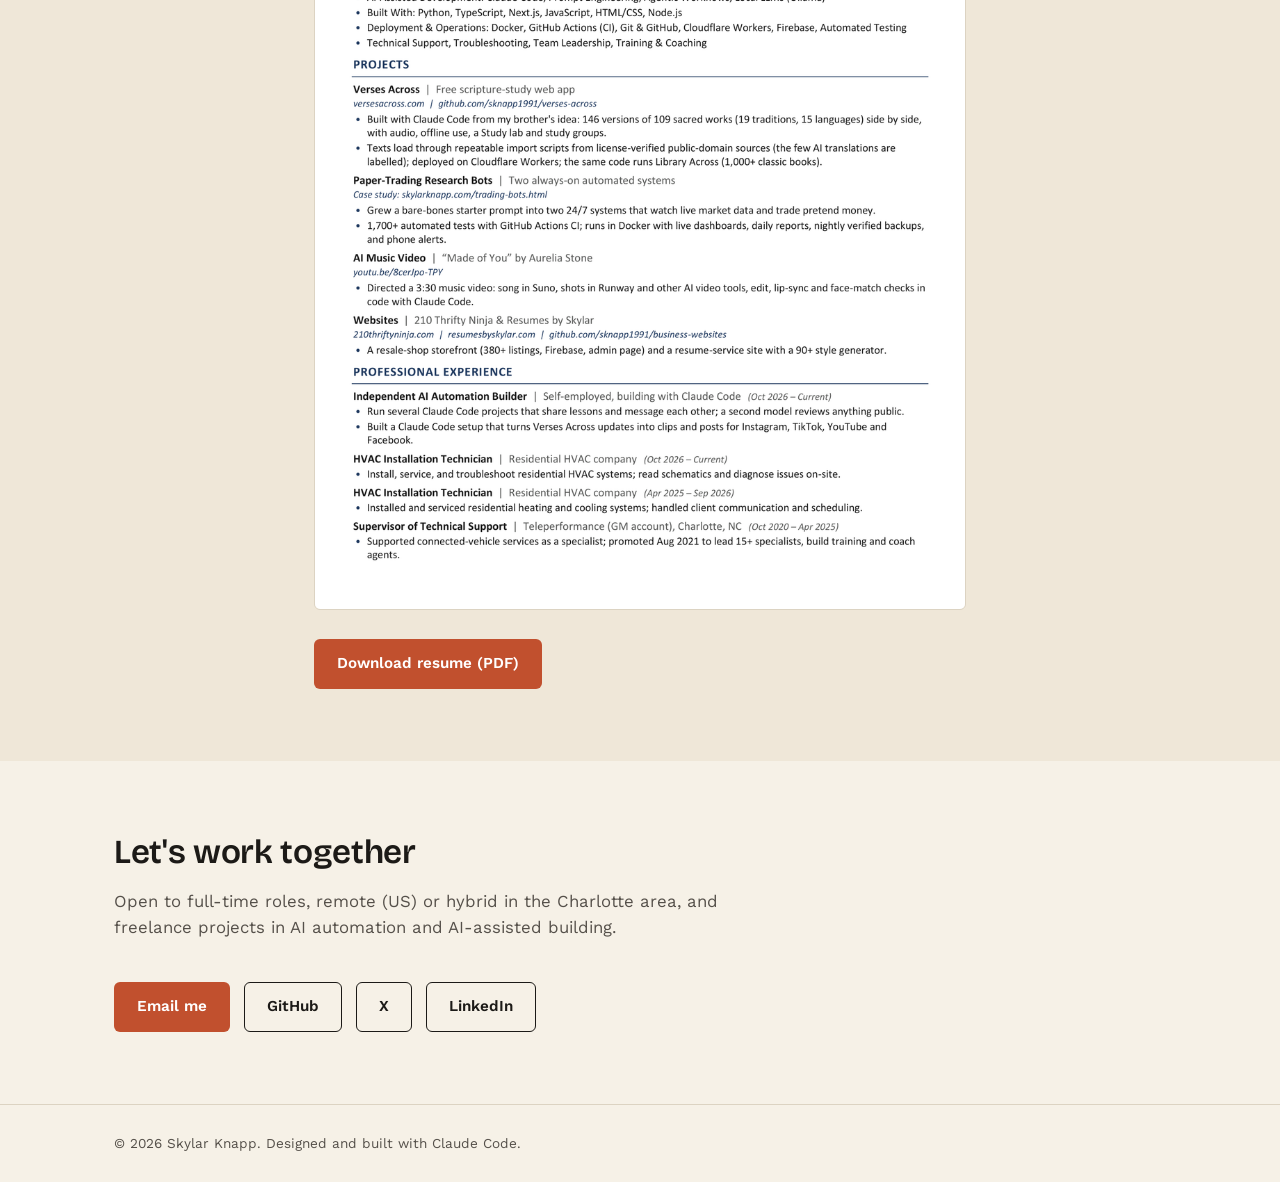
==== commit 53f8c29b: "Hub card: describe the first pilot accurately (a friend's side business) Co-Authored-By: Claude Opus" ====
--- a/index.html
+++ b/index.html
@@ -134,8 +134,8 @@
             vote on, a dashboard with an hourly site check, an audit log, and every version of the business's files.
             117 automated end-to-end checks cover things like one business never seeing another's data. A second-model
             review caught a race in approvals before launch; it was fixed and retested.</p>
-            <p>The first pilot is a friend's small HVAC business. I also built their website and a 17-page homeowner
-            troubleshooting guide.</p>
+            <p>The first pilot is a friend's side business: he's a working HVAC tech, and I built his website, a 17-page
+            homeowner troubleshooting guide he sells, and his request hub.</p>
             <ul class="project-stack">
               <li>Claude Code</li><li>Cloudflare Workers</li><li>D1 + R2</li><li>Cloudflare Access</li><li>Passkeys (WebAuthn)</li><li>End-to-end tests</li>
             </ul>
